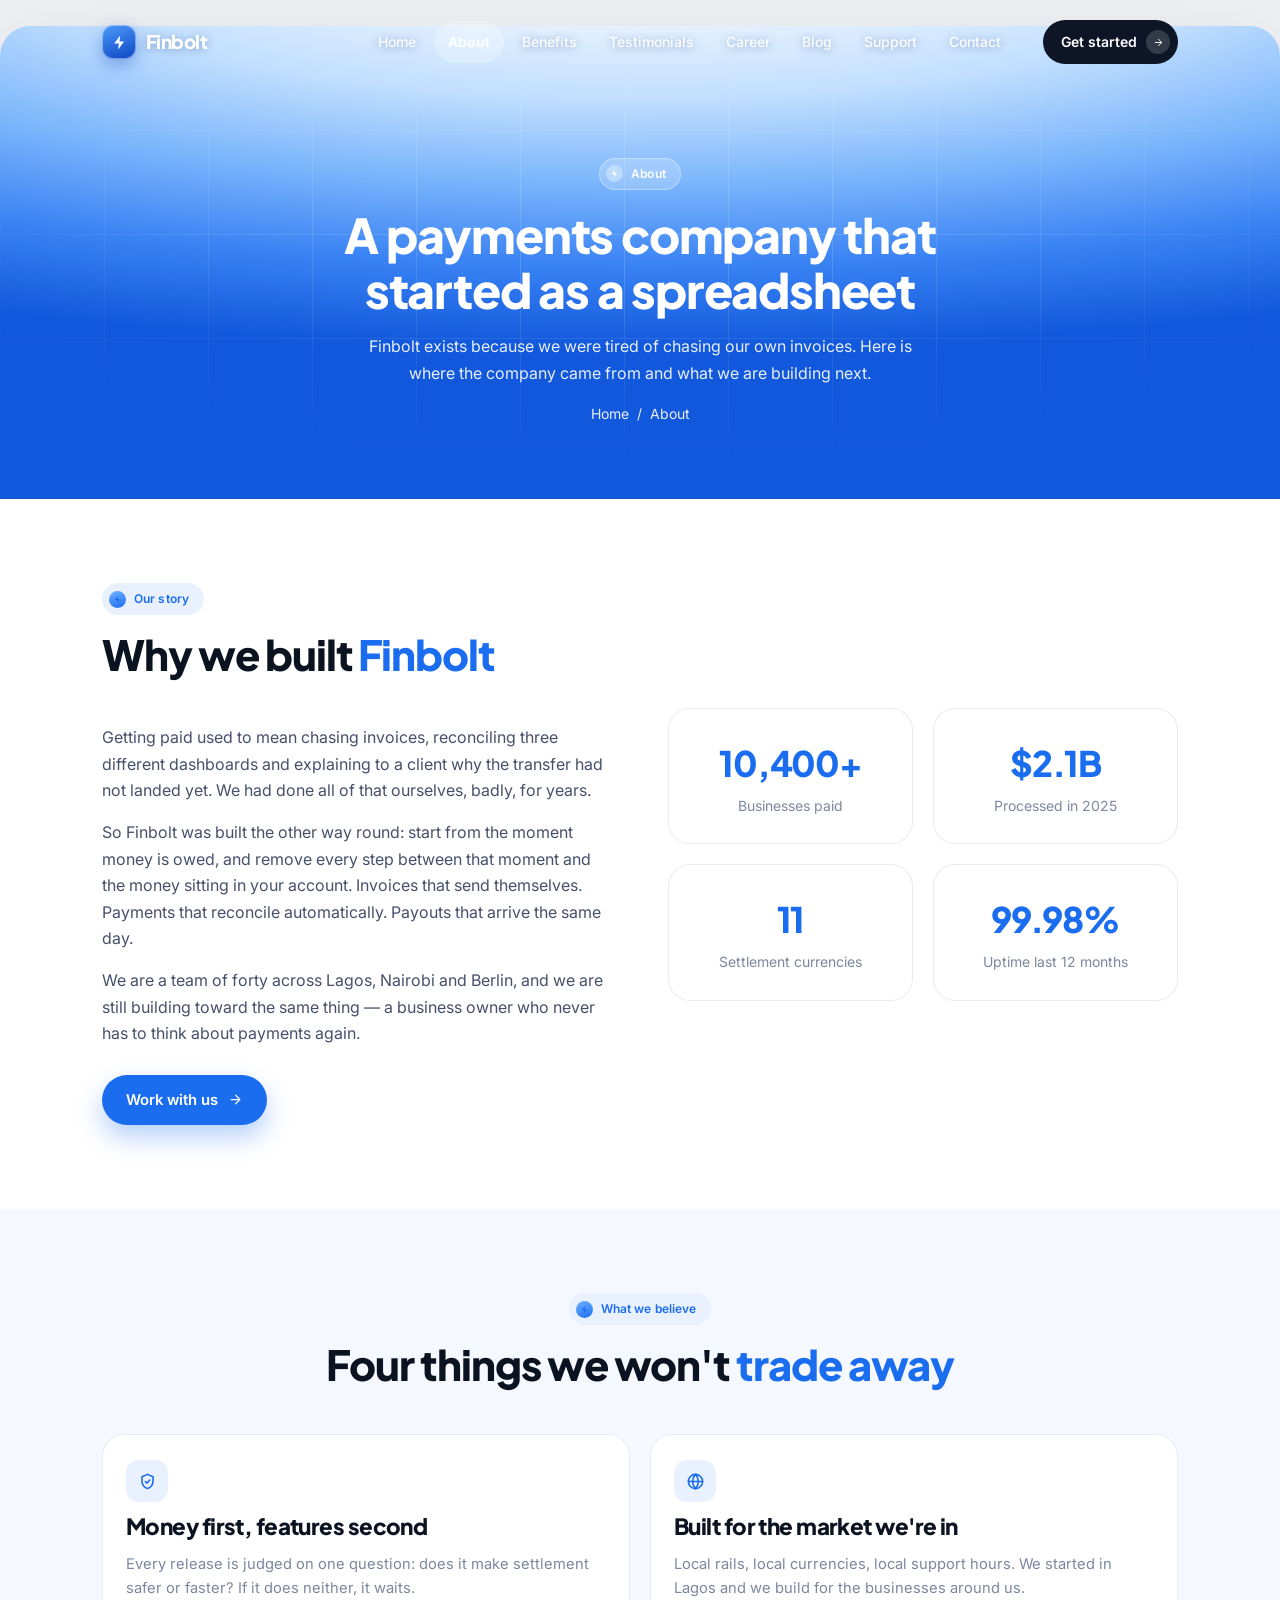
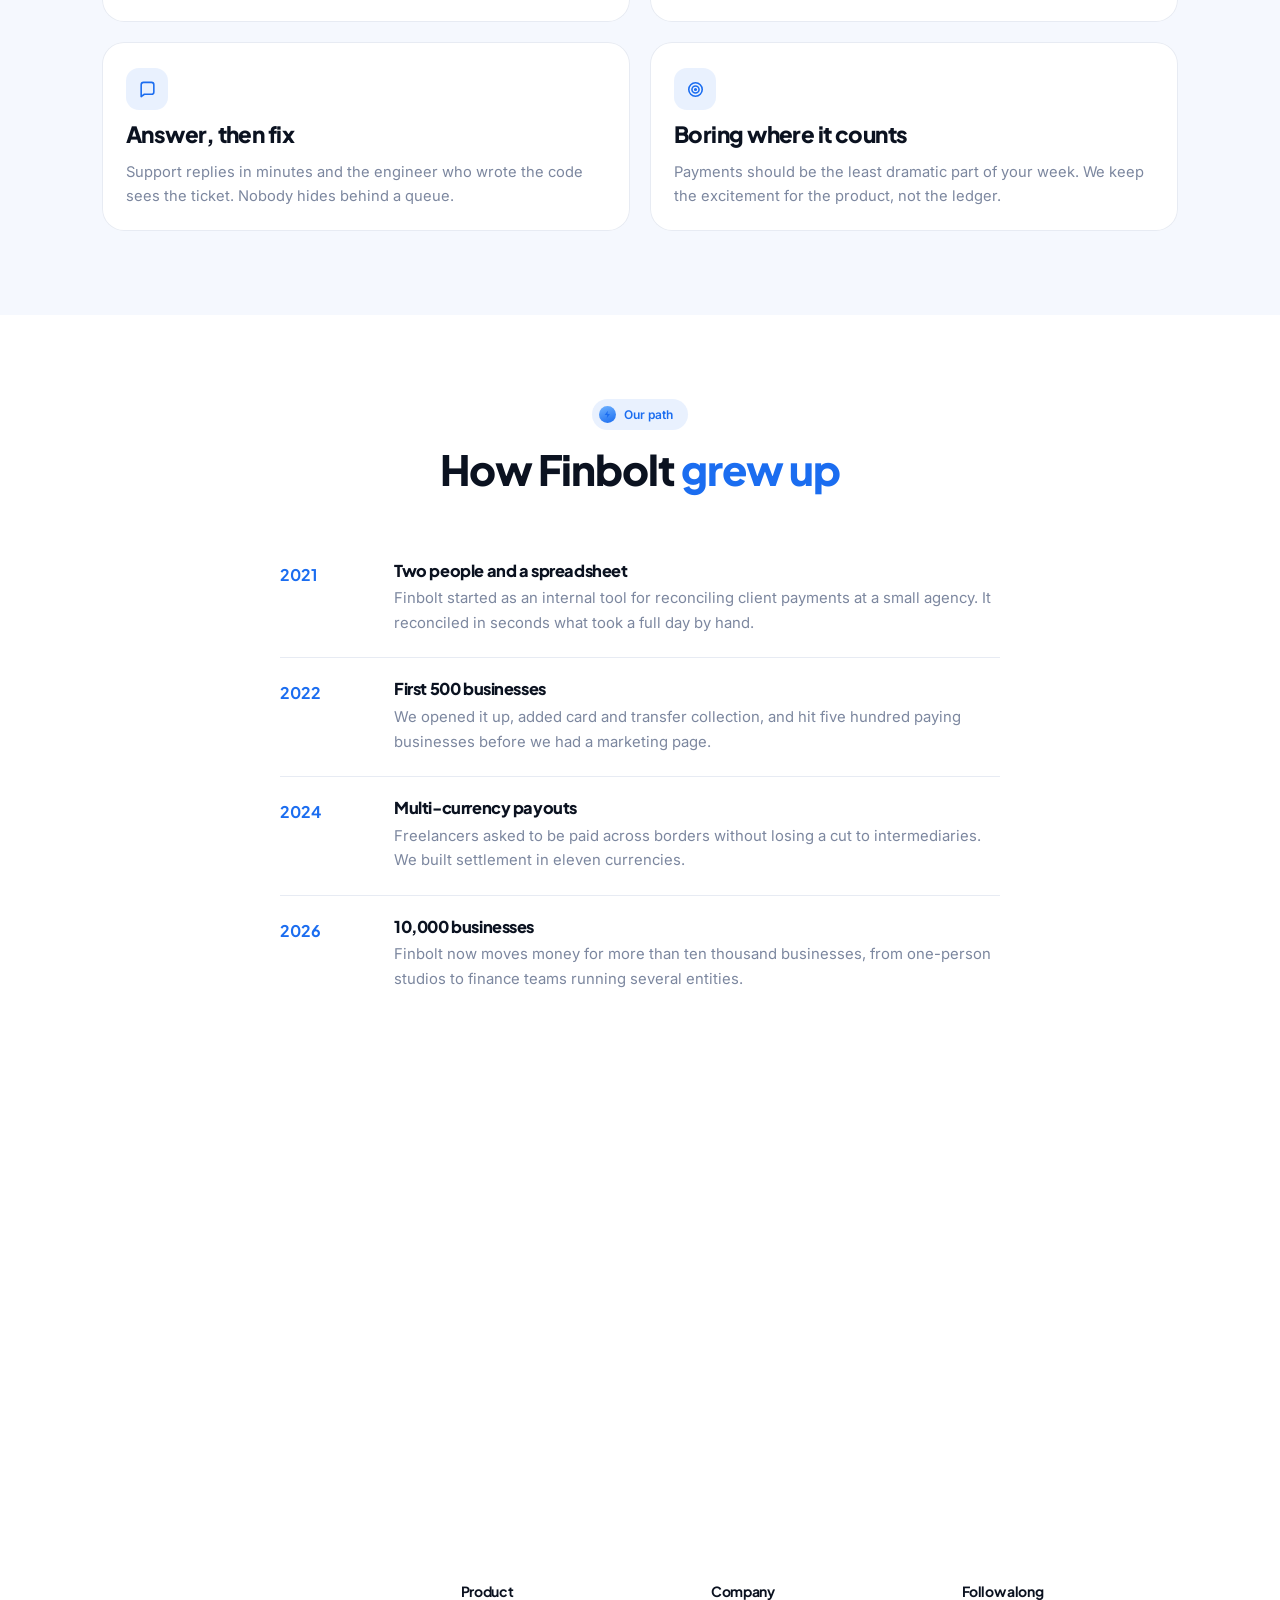
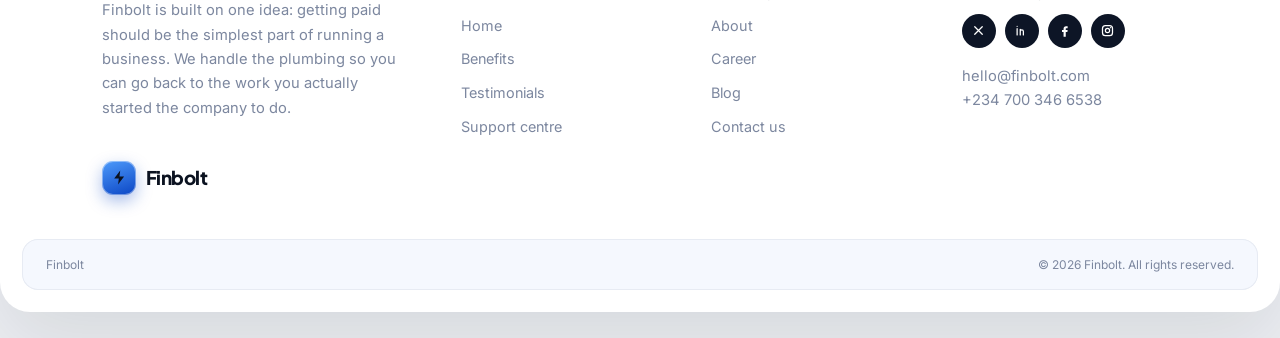
==== about.html @ d4e75e0c "Finbolt marketing site: 8 pages on a shared design system Static marketing site for Finbolt: index, " ====
<!doctype html>
<html lang="en">
<head>
<meta charset="utf-8">
<meta name="viewport" content="width=device-width, initial-scale=1">
<title>About Finbolt — a payments company that started as a spreadsheet</title>
<meta name="description" content="Where Finbolt came from, what we believe, and how we grew to serve more than 10,000 businesses.">
<link rel="icon" href="data:image/svg+xml,<svg xmlns='http://www.w3.org/2000/svg' viewBox='0 0 24 24'><text y='19' font-size='20'>&#9889;</text></svg>">
<link rel="preconnect" href="https://fonts.googleapis.com">
<link rel="preconnect" href="https://fonts.gstatic.com" crossorigin>
<link href="https://fonts.googleapis.com/css2?family=Plus+Jakarta+Sans:wght@600;700;800&family=Inter:wght@400;500;600;700&display=swap" rel="stylesheet">
<link rel="stylesheet" href="assets/css/style.css">
</head>
<body>
<div class="frame">
  <header class="header">
    <div class="wrap header__inner">
      <a class="brand" href="index.html"><span class="brand__mark"><svg xmlns="http://www.w3.org/2000/svg" viewBox="0 0 24 24" fill="currentColor" aria-hidden="true"><path d="M13 2 4.5 13.5H11l-1 8.5 8.5-11.5H12l1-8.5Z"/></svg></span>Finbolt</a>
      <nav class="nav" aria-label="Primary">
        <a href="index.html">Home</a>
        <a href="about.html" aria-current="page">About</a>
        <a href="benefits.html">Benefits</a>
        <a href="testimonials.html">Testimonials</a>
        <a href="career.html">Career</a>
        <a href="blog.html">Blog</a>
        <a href="support.html">Support</a>
        <a href="contact.html">Contact</a>
      </nav>
      <a class="header__cta" href="contact.html">Get started<span class="dot"><svg xmlns="http://www.w3.org/2000/svg" viewBox="0 0 24 24" fill="none" stroke="currentColor" stroke-width="2" stroke-linecap="round" stroke-linejoin="round" aria-hidden="true"><path d="M5 12h13"/><path d="m12 5 7 7-7 7"/></svg></span></a>
      <button class="burger" data-drawer-open aria-label="Open menu">
        <span class="burger__bars"><i></i><i></i><i></i></span>Menu
      </button>
    </div>
  </header>

  <div class="drawer" data-drawer data-open="false" role="dialog" aria-modal="true" aria-label="Menu">
    <div class="drawer__panel">
      <div class="drawer__head">
        <a class="brand" href="index.html"><span class="brand__mark"><svg xmlns="http://www.w3.org/2000/svg" viewBox="0 0 24 24" fill="currentColor" aria-hidden="true"><path d="M13 2 4.5 13.5H11l-1 8.5 8.5-11.5H12l1-8.5Z"/></svg></span>Finbolt</a>
        <button class="drawer__close" data-drawer-close aria-label="Close menu">&times;</button>
      </div>
      <nav aria-label="Mobile">
        <a href="index.html">Home</a>
        <a href="about.html" aria-current="page">About</a>
        <a href="benefits.html">Benefits</a>
        <a href="testimonials.html">Testimonials</a>
        <a href="career.html">Career</a>
        <a href="blog.html">Blog</a>
        <a href="support.html">Support</a>
        <a href="contact.html">Contact</a>
      </nav>
      <a class="btn btn--primary" href="contact.html">Get started<svg xmlns="http://www.w3.org/2000/svg" viewBox="0 0 24 24" fill="none" stroke="currentColor" stroke-width="2" stroke-linecap="round" stroke-linejoin="round" aria-hidden="true"><path d="M5 12h13"/><path d="m12 5 7 7-7 7"/></svg></a>
    </div>
  </div>

  <section class="band pagehead">
    <div class="wrap">
      <span class="eyebrow eyebrow--onblue"><i><svg xmlns="http://www.w3.org/2000/svg" viewBox="0 0 24 24" fill="currentColor" aria-hidden="true"><path d="M13 2 4.5 13.5H11l-1 8.5 8.5-11.5H12l1-8.5Z"/></svg></i>About</span>
      <h1 style="margin-top:18px">A payments company that started as a spreadsheet</h1>
      <p>Finbolt exists because we were tired of chasing our own invoices. Here is where the company came from and what we are building next.</p>
      <p class="crumbs"><a href="index.html">Home</a> <span>/</span> <span>About</span></p>
    </div>
  </section>

  <section class="section">
    <div class="wrap split">
      <div>
    <div class="sechead sechead--left reveal">
      <span class="eyebrow"><i><svg xmlns="http://www.w3.org/2000/svg" viewBox="0 0 24 24" fill="currentColor" aria-hidden="true"><path d="M13 2 4.5 13.5H11l-1 8.5 8.5-11.5H12l1-8.5Z"/></svg></i>Our story</span>
      <h2>Why we built <em>Finbolt</em></h2>
      
    </div>

        <p>Getting paid used to mean chasing invoices, reconciling three different
          dashboards and explaining to a client why the transfer had not landed yet.
          We had done all of that ourselves, badly, for years.</p>
        <p>So Finbolt was built the other way round: start from the moment money is
          owed, and remove every step between that moment and the money sitting in
          your account. Invoices that send themselves. Payments that reconcile
          automatically. Payouts that arrive the same day.</p>
        <p>We are a team of forty across Lagos, Nairobi and Berlin, and we are still
          building toward the same thing — a business owner who never has to think
          about payments again.</p>
        <a class="btn btn--primary" href="career.html" style="margin-top:12px">Work with us<svg xmlns="http://www.w3.org/2000/svg" viewBox="0 0 24 24" fill="none" stroke="currentColor" stroke-width="2" stroke-linecap="round" stroke-linejoin="round" aria-hidden="true"><path d="M5 12h13"/><path d="m12 5 7 7-7 7"/></svg></a>
      </div>
      <div class="reveal">
        <div class="stats" style="grid-template-columns:1fr 1fr">
          <div class="stat"><b>10,400+</b><span>Businesses paid</span></div>
          <div class="stat"><b>$2.1B</b><span>Processed in 2025</span></div>
          <div class="stat"><b>11</b><span>Settlement currencies</span></div>
          <div class="stat"><b>99.98%</b><span>Uptime last 12 months</span></div>
        </div>
      </div>
    </div>
  </section>

  <section class="section section--wash">
    <div class="wrap">
    <div class="sechead reveal">
      <span class="eyebrow"><i><svg xmlns="http://www.w3.org/2000/svg" viewBox="0 0 24 24" fill="currentColor" aria-hidden="true"><path d="M13 2 4.5 13.5H11l-1 8.5 8.5-11.5H12l1-8.5Z"/></svg></i>What we believe</span>
      <h2>Four things we won't <em>trade away</em></h2>
      
    </div>

      <div class="grid grid--2">
      <article class="fcard reveal">
        <span class="fcard__icon"><svg xmlns="http://www.w3.org/2000/svg" viewBox="0 0 24 24" fill="none" stroke="currentColor" stroke-width="2" stroke-linecap="round" stroke-linejoin="round" aria-hidden="true"><path d="M12 3 5 6v5.5c0 4.5 3 8 7 9.5 4-1.5 7-5 7-9.5V6l-7-3Z"/><path d="m9.2 12 2 2 3.6-3.8"/></svg></span>
        <h3>Money first, features second</h3>
        <p>Every release is judged on one question: does it make settlement safer or faster? If it does neither, it waits.</p>
      </article>
      <article class="fcard reveal">
        <span class="fcard__icon"><svg xmlns="http://www.w3.org/2000/svg" viewBox="0 0 24 24" fill="none" stroke="currentColor" stroke-width="2" stroke-linecap="round" stroke-linejoin="round" aria-hidden="true"><circle cx="12" cy="12" r="9"/><path d="M3 12h18"/><path d="M12 3c2.4 2.6 3.6 5.6 3.6 9s-1.2 6.4-3.6 9c-2.4-2.6-3.6-5.6-3.6-9S9.6 5.6 12 3Z"/></svg></span>
        <h3>Built for the market we're in</h3>
        <p>Local rails, local currencies, local support hours. We started in Lagos and we build for the businesses around us.</p>
      </article>
      <article class="fcard reveal">
        <span class="fcard__icon"><svg xmlns="http://www.w3.org/2000/svg" viewBox="0 0 24 24" fill="none" stroke="currentColor" stroke-width="2" stroke-linecap="round" stroke-linejoin="round" aria-hidden="true"><path d="M20 15a3 3 0 0 1-3 3H8l-4 3V6a3 3 0 0 1 3-3h10a3 3 0 0 1 3 3v9Z"/></svg></span>
        <h3>Answer, then fix</h3>
        <p>Support replies in minutes and the engineer who wrote the code sees the ticket. Nobody hides behind a queue.</p>
      </article>
      <article class="fcard reveal">
        <span class="fcard__icon"><svg xmlns="http://www.w3.org/2000/svg" viewBox="0 0 24 24" fill="none" stroke="currentColor" stroke-width="2" stroke-linecap="round" stroke-linejoin="round" aria-hidden="true"><circle cx="12" cy="12" r="8.5"/><circle cx="12" cy="12" r="4.5"/><circle cx="12" cy="12" r="1"/></svg></span>
        <h3>Boring where it counts</h3>
        <p>Payments should be the least dramatic part of your week. We keep the excitement for the product, not the ledger.</p>
      </article>
      </div>
    </div>
  </section>

  <section class="section">
    <div class="wrap">
    <div class="sechead reveal">
      <span class="eyebrow"><i><svg xmlns="http://www.w3.org/2000/svg" viewBox="0 0 24 24" fill="currentColor" aria-hidden="true"><path d="M13 2 4.5 13.5H11l-1 8.5 8.5-11.5H12l1-8.5Z"/></svg></i>Our path</span>
      <h2>How Finbolt <em>grew up</em></h2>
      
    </div>

      <div class="timeline reveal">
        <div class="tl">
          <b>2021</b>
          <div><h3>Two people and a spreadsheet</h3><p>Finbolt started as an internal tool for reconciling client payments at a small agency. It reconciled in seconds what took a full day by hand.</p></div>
        </div>
        <div class="tl">
          <b>2022</b>
          <div><h3>First 500 businesses</h3><p>We opened it up, added card and transfer collection, and hit five hundred paying businesses before we had a marketing page.</p></div>
        </div>
        <div class="tl">
          <b>2024</b>
          <div><h3>Multi-currency payouts</h3><p>Freelancers asked to be paid across borders without losing a cut to intermediaries. We built settlement in eleven currencies.</p></div>
        </div>
        <div class="tl">
          <b>2026</b>
          <div><h3>10,000 businesses</h3><p>Finbolt now moves money for more than ten thousand businesses, from one-person studios to finance teams running several entities.</p></div>
        </div>
      </div>
    </div>
  </section>

  <section class="band cta">
    <div class="wrap cta__inner">
      <span class="eyebrow eyebrow--onblue"><i><svg xmlns="http://www.w3.org/2000/svg" viewBox="0 0 24 24" fill="currentColor" aria-hidden="true"><path d="M13 2 4.5 13.5H11l-1 8.5 8.5-11.5H12l1-8.5Z"/></svg></i>Finbolt payments, faster</span>
      <h2 style="margin-top:18px">Come build the boring, brilliant parts of money</h2>
      
      <form class="capture" data-capture>
        <label class="sr-only" for="cta-email">Email address</label>
        <input id="cta-email" type="email" placeholder="Your email address" required>
        <button class="btn btn--dark" type="submit">Get started<span class="dot"><svg xmlns="http://www.w3.org/2000/svg" viewBox="0 0 24 24" fill="none" stroke="currentColor" stroke-width="2" stroke-linecap="round" stroke-linejoin="round" aria-hidden="true"><path d="M5 12h13"/><path d="m12 5 7 7-7 7"/></svg></span></button>
      </form>
      <p class="capture__note">No card needed. Your first 30 days are free.</p>
    </div>
  </section>


  <footer class="footer">
    <div class="wrap footer__grid">
      <div>
        <p class="footer__blurb">Finbolt is built on one idea: getting paid should be the
          simplest part of running a business. We handle the plumbing so you can go
          back to the work you actually started the company to do.</p>
        <a class="brand" href="index.html"><span class="brand__mark"><svg xmlns="http://www.w3.org/2000/svg" viewBox="0 0 24 24" fill="currentColor" aria-hidden="true"><path d="M13 2 4.5 13.5H11l-1 8.5 8.5-11.5H12l1-8.5Z"/></svg></span>Finbolt</a>
      </div>
      <div>
        <h4>Product</h4>
        <div class="footer__links">
          <a href="index.html">Home</a>
          <a href="benefits.html">Benefits</a>
          <a href="testimonials.html">Testimonials</a>
          <a href="support.html">Support centre</a>
        </div>
      </div>
      <div>
        <h4>Company</h4>
        <div class="footer__links">
          <a href="about.html">About</a>
          <a href="career.html">Career</a>
          <a href="blog.html">Blog</a>
          <a href="contact.html">Contact us</a>
        </div>
      </div>
      <div>
        <h4>Follow along</h4>
        <div class="social">
          <a href="#" aria-label="Finbolt on X"><svg xmlns="http://www.w3.org/2000/svg" viewBox="0 0 24 24" fill="none" stroke="currentColor" stroke-width="2" stroke-linecap="round" stroke-linejoin="round" aria-hidden="true"><path d="M6 6l12 12M18 6 6 18"/></svg></a>
          <a href="#" aria-label="Finbolt on LinkedIn"><svg xmlns="http://www.w3.org/2000/svg" viewBox="0 0 24 24" fill="none" stroke="currentColor" stroke-width="2" stroke-linecap="round" stroke-linejoin="round" aria-hidden="true"><path d="M5 9v10M5 5.2v.1M10 19v-5.5a2.5 2.5 0 0 1 5 0V19M10 19v-9"/></svg></a>
          <a href="#" aria-label="Finbolt on Facebook"><svg xmlns="http://www.w3.org/2000/svg" viewBox="0 0 24 24" fill="currentColor" aria-hidden="true"><path d="M14.5 8.5H17V5h-2.5A4 4 0 0 0 10.5 9v2H8v3.5h2.5V22H14v-7.5h2.6l.4-3.5H14V9.5a1 1 0 0 1 .5-1Z"/></svg></a>
          <a href="#" aria-label="Finbolt on Instagram"><svg xmlns="http://www.w3.org/2000/svg" viewBox="0 0 24 24" fill="none" stroke="currentColor" stroke-width="2" stroke-linecap="round" stroke-linejoin="round" aria-hidden="true"><rect x="4" y="4" width="16" height="16" rx="4.6"/><circle cx="12" cy="12" r="3.4"/><path d="M16.8 7.3v.1"/></svg></a>
        </div>
        <p class="footer__blurb" style="margin-top:16px">hello@finbolt.com<br>+234 700 346 6538</p>
      </div>
    </div>
    <div class="footer__bar">
      <span>Finbolt</span>
      <span>&copy; <span data-year>2026</span> Finbolt. All rights reserved.</span>
    </div>
  </footer>

</div>
<script src="assets/js/main.js"></script>
</body>
</html>
---- assets/css/style.css ----
/* ==========================================================================
   Finbolt — shared design system
   Every page loads this one file, so type, colour and spacing stay identical.
   ========================================================================== */

/* --- Tokens --------------------------------------------------------------- */
:root {
  /* Colour */
  --blue-deep:   #0B45C4;
  --blue:        #1B6DF0;
  --blue-mid:    #3D8BFA;
  --blue-bright: #6FB2FF;
  --blue-pale:   #CBE2FF;
  --blue-tint:   #E9F1FE;
  --blue-wash:   #F5F8FE;

  --ink:      #0B1220;
  --ink-soft: #46506B;
  --muted:    #7C879F;

  --line:     #E7EBF3;
  --line-soft:#F0F3F9;
  --surface:  #FFFFFF;
  --page:     #EDEFF3;

  --green:    #16A46A;
  --green-bg: #E4F7ED;
  --rose-bg:  #FDEAEA;
  --rose:     #D9455A;

  /* Type */
  --font-display: "Plus Jakarta Sans", "Segoe UI", system-ui, sans-serif;
  --font-body:    "Inter", "Segoe UI", system-ui, sans-serif;

  --fs-hero:  clamp(2.05rem, 5.4vw, 3.45rem);
  --fs-h2:    clamp(1.7rem, 3.9vw, 2.6rem);
  --fs-h3:    clamp(1.15rem, 2vw, 1.4rem);
  --fs-body:  1rem;
  --fs-small: 0.875rem;
  --fs-tiny:  0.75rem;

  /* Shape */
  --r-sm: 10px;
  --r-md: 16px;
  --r-lg: 22px;
  --r-xl: 30px;
  --r-pill: 999px;

  --shadow-sm: 0 2px 10px rgba(11, 18, 32, .05);
  --shadow-md: 0 12px 34px rgba(11, 18, 32, .09);
  --shadow-lg: 0 28px 70px rgba(11, 45, 110, .18);

  --wrap: 1120px;
  --gutter: 22px;
}

/* --- Reset ---------------------------------------------------------------- */
*, *::before, *::after { box-sizing: border-box; }

html { scroll-behavior: smooth; -webkit-text-size-adjust: 100%; }

body {
  margin: 0;
  background: var(--page);
  color: var(--ink-soft);
  font-family: var(--font-body);
  font-size: var(--fs-body);
  line-height: 1.65;
  -webkit-font-smoothing: antialiased;
}

img, svg { display: block; max-width: 100%; }
a { color: inherit; text-decoration: none; }
button { font: inherit; cursor: pointer; }
ul { margin: 0; padding: 0; list-style: none; }

h1, h2, h3, h4 {
  font-family: var(--font-display);
  color: var(--ink);
  line-height: 1.14;
  letter-spacing: -0.025em;
  margin: 0;
  font-weight: 800;
}

:focus-visible {
  outline: 3px solid var(--blue);
  outline-offset: 3px;
  border-radius: 6px;
}

.sr-only {
  position: absolute; width: 1px; height: 1px;
  padding: 0; margin: -1px; overflow: hidden;
  clip: rect(0 0 0 0); white-space: nowrap; border: 0;
}

/* --- Page frame ----------------------------------------------------------- */
.frame {
  max-width: 1280px;
  margin: 26px auto;
  background: var(--surface);
  border-radius: var(--r-xl);
  overflow: hidden;
  box-shadow: 0 30px 80px rgba(11, 18, 32, .10);
}

.wrap {
  width: 100%;
  max-width: var(--wrap);
  margin-inline: auto;
  padding-inline: var(--gutter);
}

.section { padding: 84px 0; }
.section--tight { padding: 56px 0; }
.section--wash { background: var(--blue-wash); }

/* --- Header --------------------------------------------------------------- */
.header {
  position: absolute;
  inset: 0 0 auto 0;
  z-index: 40;
  padding: 20px 0;
}
.header__inner {
  display: flex;
  align-items: center;
  gap: 18px;
}

.brand {
  display: inline-flex;
  align-items: center;
  gap: 10px;
  font-family: var(--font-display);
  font-weight: 800;
  font-size: 1.18rem;
  letter-spacing: -0.03em;
  color: #fff;
}
.brand__mark {
  width: 34px; height: 34px;
  display: grid; place-items: center;
  border-radius: 11px;
  background: linear-gradient(160deg, #4E9BFB, var(--blue-deep));
  box-shadow: inset 0 0 0 1px rgba(255,255,255,.4), 0 6px 16px rgba(11,69,196,.35);
  flex: none;
}
.brand__mark svg { width: 17px; height: 17px; }
.header .brand { text-shadow: 0 1px 8px rgba(11, 45, 110, .35); }

.nav {
  margin-left: auto;
  display: flex;
  align-items: center;
  gap: 4px;
}
.nav a {
  padding: 9px 14px;
  border-radius: var(--r-pill);
  font-size: var(--fs-small);
  font-weight: 500;
  color: rgba(255,255,255,.95);
  text-shadow: 0 1px 8px rgba(11, 45, 110, .38);
  transition: background .18s ease, color .18s ease;
  white-space: nowrap;
}
.nav a:hover { background: rgba(255,255,255,.18); color: #fff; }
.nav a[aria-current="page"] {
  background: rgba(255,255,255,.26);
  text-shadow: none;
  color: #fff;
  font-weight: 600;
}

.header__cta {
  display: inline-flex;
  align-items: center;
  gap: 9px;
  margin-left: 10px;
  padding: 10px 8px 10px 18px;
  border-radius: var(--r-pill);
  background: #0D1526;
  color: #fff;
  font-size: var(--fs-small);
  font-weight: 600;
  border: 0;
  transition: transform .18s ease, box-shadow .18s ease;
}
.header__cta:hover { transform: translateY(-1px); box-shadow: 0 10px 24px rgba(13,21,38,.3); }
.header__cta span.dot {
  width: 24px; height: 24px;
  display: grid; place-items: center;
  border-radius: 50%;
  background: rgba(255,255,255,.16);
}
.header__cta svg { width: 11px; height: 11px; }

.burger {
  display: none;
  margin-left: auto;
  align-items: center;
  gap: 9px;
  padding: 9px 16px;
  border: 0;
  border-radius: var(--r-pill);
  background: #0D1526;
  color: #fff;
  font-size: var(--fs-small);
  font-weight: 600;
}
.burger__bars { display: grid; gap: 3px; }
.burger__bars i { display: block; width: 13px; height: 1.8px; background: #fff; border-radius: 2px; }

/* Solid header variant for inner pages sits on the same blue band, so no change
   is needed — the band is always blue behind the header. */

/* --- Mobile drawer -------------------------------------------------------- */
.drawer {
  position: fixed;
  inset: 0;
  z-index: 60;
  background: rgba(9, 20, 44, .55);
  backdrop-filter: blur(4px);
  opacity: 0;
  visibility: hidden;
  transition: opacity .22s ease, visibility .22s ease;
}
.drawer[data-open="true"] { opacity: 1; visibility: visible; }
.drawer__panel {
  position: absolute;
  top: 14px; right: 14px; left: 14px;
  background: #fff;
  border-radius: var(--r-lg);
  padding: 18px;
  transform: translateY(-14px);
  transition: transform .24s ease;
}
.drawer[data-open="true"] .drawer__panel { transform: none; }
.drawer__head { display: flex; align-items: center; justify-content: space-between; margin-bottom: 12px; }
.drawer__head .brand { color: var(--ink); }
.drawer__close {
  width: 34px; height: 34px; border: 1px solid var(--line);
  background: #fff; border-radius: 50%; color: var(--ink);
  display: grid; place-items: center; font-size: 1rem;
}
.drawer nav { display: grid; }
.drawer nav a {
  padding: 12px 6px;
  border-bottom: 1px solid var(--line-soft);
  font-weight: 600;
  color: var(--ink);
  font-size: .97rem;
}
.drawer nav a[aria-current="page"] { color: var(--blue); }
.drawer .btn { width: 100%; justify-content: center; margin-top: 16px; }

/* --- Blue band (hero + CTA) ---------------------------------------------- */
.band {
  position: relative;
  isolation: isolate;
  overflow: hidden;
  background:
    radial-gradient(125% 88% at 50% -20%,
      #FFFFFF 0%, #EDF5FF 18%, #C2DFFE 40%,
      #7CB6FC 60%, #3A83F4 80%, #1258DC 100%);
  color: #fff;
}
/* light rays */
.band::before {
  content: "";
  position: absolute;
  inset: -20% -30% auto -30%;
  height: 150%;
  background:
    linear-gradient(102deg, rgba(255,255,255,.30) 0 6%, transparent 6% 15%),
    linear-gradient(84deg,  rgba(255,255,255,.22) 0 4%, transparent 4% 20%),
    linear-gradient(70deg,  rgba(255,255,255,.16) 0 9%, transparent 9% 26%);
  mix-blend-mode: soft-light;
  z-index: -1;
}
/* faint grid */
.band::after {
  content: "";
  position: absolute;
  inset: 0;
  background-image:
    linear-gradient(rgba(255,255,255,.14) 1px, transparent 1px),
    linear-gradient(90deg, rgba(255,255,255,.14) 1px, transparent 1px);
  background-size: 104px 104px;
  mask-image: radial-gradient(80% 70% at 50% 40%, #000 20%, transparent 78%);
  z-index: -1;
}

.band h1, .band h2 { color: #fff; }

.hero { padding: 128px 0 0; text-align: center; }
.hero h1 { font-size: var(--fs-hero); max-width: 22ch; margin-inline: auto; }
.hero h1 .inline-mark {
  display: inline-grid; place-items: center;
  width: .95em; height: .95em;
  border-radius: 50%;
  background: rgba(255,255,255,.22);
  box-shadow: inset 0 0 0 1px rgba(255,255,255,.5);
  vertical-align: -.12em;
  margin-right: .12em;
}
.hero h1 .inline-mark svg { width: 45%; height: 45%; }
.hero__sub {
  max-width: 52ch;
  margin: 18px auto 0;
  color: rgba(255,255,255,.9);
  font-size: 1rem;
}

/* page banner used on every inner page */
.pagehead { padding: 132px 0 74px; text-align: center; }
.pagehead h1 { font-size: clamp(1.9rem, 4.6vw, 3rem); max-width: 18ch; margin-inline: auto; }
.pagehead p {
  max-width: 56ch; margin: 16px auto 0;
  color: rgba(255,255,255,.9);
}
.crumbs {
  display: flex; justify-content: center; gap: 8px;
  font-size: var(--fs-small); color: rgba(255,255,255,.78);
  margin-top: 20px;
}
.crumbs a:hover { color: #fff; text-decoration: underline; }

/* --- Eyebrow pill --------------------------------------------------------- */
.eyebrow {
  display: inline-flex;
  align-items: center;
  gap: 8px;
  padding: 6px 15px 6px 7px;
  border-radius: var(--r-pill);
  background: var(--blue-tint);
  color: var(--blue);
  font-size: var(--fs-tiny);
  font-weight: 600;
  letter-spacing: .01em;
}
.eyebrow i {
  width: 17px; height: 17px; border-radius: 50%;
  background: linear-gradient(160deg, #6FB2FF, var(--blue));
  display: grid; place-items: center; flex: none;
}
.eyebrow i svg { width: 9px; height: 9px; }
.eyebrow--onblue {
  background: rgba(255,255,255,.2);
  color: #fff;
  box-shadow: inset 0 0 0 1px rgba(255,255,255,.3);
}
.eyebrow--onblue i { background: rgba(255,255,255,.35); }

/* --- Section heading ------------------------------------------------------ */
.sechead { text-align: center; max-width: 700px; margin: 0 auto 46px; }
.sechead h2 { font-size: var(--fs-h2); margin-top: 16px; }
.sechead h2 em { font-style: normal; color: var(--blue); }
.sechead p { margin: 14px auto 0; max-width: 58ch; color: var(--muted); font-size: .95rem; }
.sechead--left { text-align: left; margin-inline: 0; }
.sechead--left p { margin-inline: 0; }

/* --- Buttons -------------------------------------------------------------- */
.btn {
  display: inline-flex;
  align-items: center;
  gap: 10px;
  padding: 13px 24px;
  border: 0;
  border-radius: var(--r-pill);
  font-family: var(--font-body);
  font-size: .93rem;
  font-weight: 600;
  white-space: nowrap;
  transition: transform .18s ease, box-shadow .18s ease, background .18s ease;
}
.btn svg { width: 15px; height: 15px; flex: none; }
.btn:hover { transform: translateY(-2px); }
.btn--primary { background: var(--blue); color: #fff; box-shadow: 0 12px 26px rgba(27,109,240,.32); }
.btn--primary:hover { background: #1560DC; }
.btn--dark { background: #0D1526; color: #fff; padding: 9px 9px 9px 20px; }
.btn--dark .dot { width: 26px; height: 26px; border-radius: 50%; background: rgba(255,255,255,.16); display: grid; place-items: center; }
.btn--dark .dot svg { width: 11px; height: 11px; }
.btn--ghost { background: #fff; color: var(--ink); box-shadow: inset 0 0 0 1px var(--line); }
.btn--ghost:hover { box-shadow: inset 0 0 0 1px var(--blue-pale); }
.btn--onblue { background: rgba(255,255,255,.16); color: #fff; box-shadow: inset 0 0 0 1px rgba(255,255,255,.34); }

/* --- Email capture -------------------------------------------------------- */
.capture {
  display: flex;
  align-items: center;
  gap: 8px;
  width: min(430px, 100%);
  margin: 26px auto 0;
  padding: 7px 7px 7px 20px;
  background: rgba(255,255,255,.2);
  box-shadow: inset 0 0 0 1px rgba(255,255,255,.4);
  border-radius: var(--r-pill);
  backdrop-filter: blur(6px);
}
.capture input {
  flex: 1;
  min-width: 0;
  border: 0;
  background: transparent;
  color: #fff;
  font: inherit;
  font-size: .92rem;
  padding: 6px 0;
}
.capture input::placeholder { color: rgba(255,255,255,.75); }
.capture input:focus { outline: none; }
.capture .btn--dark { flex: none; }
.capture__note { margin: 12px 0 0; font-size: var(--fs-tiny); color: rgba(255,255,255,.75); text-align: center; }

/* --- Mock UI cards (the floating product shots) --------------------------- */
.mock {
  background: rgba(255,255,255,.94);
  border-radius: var(--r-lg);
  box-shadow: var(--shadow-lg), inset 0 0 0 1px rgba(255,255,255,.7);
  padding: 16px;
  text-align: left;
  color: var(--ink);
}
.mock__label { font-size: var(--fs-tiny); color: var(--muted); }
.mock__row { display: flex; align-items: center; gap: 10px; }
.mock__amount { font-family: var(--font-display); font-weight: 800; font-size: 1.5rem; letter-spacing: -.03em; }
.mock__amount sub { font-size: .62rem; color: var(--muted); vertical-align: baseline; font-weight: 600; margin-left: 4px; }

.avatar {
  width: 34px; height: 34px; border-radius: 50%; flex: none;
  display: grid; place-items: center;
  font-family: var(--font-display); font-weight: 700; font-size: .8rem; color: #fff;
  background: linear-gradient(160deg, #6FB2FF, var(--blue-deep));
}
.avatar--sm { width: 26px; height: 26px; font-size: .68rem; }

.pill-tag {
  display: inline-flex; align-items: center; gap: 5px;
  padding: 3px 9px; border-radius: var(--r-pill);
  font-size: var(--fs-tiny); font-weight: 600;
}
.pill-tag--green { background: var(--green-bg); color: var(--green); }
.pill-tag--rose  { background: var(--rose-bg);  color: var(--rose); }

/* hero mock arrangement */
.hero__stage {
  position: relative;
  margin-top: 46px;
  display: grid;
  grid-template-columns: 1fr 1.06fr 1fr;
  align-items: end;
  gap: 16px;
  padding-bottom: 8px;
}
.hero__stage > * { animation: rise .7s cubic-bezier(.2,.7,.3,1) both; }
.hero__stage > *:nth-child(1) { animation-delay: .05s; }
.hero__stage > *:nth-child(2) { animation-delay: .18s; }
.hero__stage > *:nth-child(3) { animation-delay: .11s; }
@keyframes rise { from { opacity: 0; transform: translateY(24px); } }

.stage-col { display: grid; gap: 14px; }
.stage-col--center { transform: translateY(-26px); }

.metric { display: flex; align-items: center; justify-content: space-between; }
.metric__value { font-family: var(--font-display); font-weight: 800; font-size: 1.05rem; }

.plan__price { font-family: var(--font-display); font-weight: 800; font-size: 1.5rem; }
.plan__feat { display: flex; gap: 8px; flex-wrap: wrap; margin-top: 12px; }
.plan__feat span {
  display: inline-flex; align-items: center; gap: 6px;
  font-size: var(--fs-tiny); color: var(--ink-soft);
  background: var(--blue-wash); border-radius: var(--r-pill); padding: 5px 10px;
}

.cardface {
  margin-top: 14px;
  border-radius: var(--r-md);
  padding: 14px;
  background: linear-gradient(140deg, #E9F1FE, #CFE2FF);
  color: var(--ink);
}
.cardface__chip {
  width: 32px; height: 24px; border-radius: 5px;
  background: linear-gradient(150deg, #F6C86A, #D9A03C);
  box-shadow: inset 0 0 0 1px rgba(0,0,0,.06);
}
.cardface__num {
  font-family: var(--font-display); font-weight: 700;
  letter-spacing: .06em; font-size: .95rem; margin-top: 18px;
}
.cardface__meta { display: flex; justify-content: space-between; font-size: var(--fs-tiny); color: var(--ink-soft); margin-top: 6px; }

/* --- Logo strip ----------------------------------------------------------- */
.trusted { text-align: center; padding: 66px 0 10px; }
.trusted h2 { font-size: clamp(1.35rem, 3vw, 2rem); }
.trusted h2 em { font-style: normal; color: var(--blue); }

.marquee {
  position: relative;
  overflow: hidden;
  padding: 30px 0 66px;
  mask-image: linear-gradient(90deg, transparent, #000 9%, #000 91%, transparent);
}
.marquee__track {
  display: flex;
  gap: 14px;
  width: max-content;
  animation: slide 34s linear infinite;
}
@keyframes slide { to { transform: translateX(-50%); } }
.marquee:hover .marquee__track { animation-play-state: paused; }
.logo-chip {
  display: inline-flex; align-items: center; gap: 9px;
  padding: 13px 24px;
  border-radius: var(--r-pill);
  background: #fff;
  box-shadow: inset 0 0 0 1px var(--line), var(--shadow-sm);
  font-family: var(--font-display);
  font-weight: 700;
  color: var(--ink);
  font-size: .95rem;
  white-space: nowrap;
}
.logo-chip svg { width: 17px; height: 17px; color: var(--blue); }

/* --- Tabs ----------------------------------------------------------------- */
.tabs {
  display: flex;
  justify-content: center;
  gap: 6px;
  flex-wrap: wrap;
  margin-bottom: 34px;
}
.tab {
  display: inline-flex; align-items: center; gap: 8px;
  padding: 8px 16px 8px 8px;
  border: 0;
  border-radius: var(--r-pill);
  background: #fff;
  box-shadow: inset 0 0 0 1px var(--line);
  color: var(--ink-soft);
  font-size: var(--fs-small);
  font-weight: 600;
  transition: all .18s ease;
}
.tab i {
  width: 22px; height: 22px; border-radius: 50%;
  background: var(--blue-tint); color: var(--blue);
  display: grid; place-items: center;
}
.tab i svg { width: 11px; height: 11px; }
.tab[aria-selected="true"] {
  background: var(--blue); color: #fff;
  box-shadow: 0 10px 22px rgba(27,109,240,.28);
}
.tab[aria-selected="true"] i { background: rgba(255,255,255,.22); color: #fff; }

/* --- Feature card grid ---------------------------------------------------- */
.grid { display: grid; gap: 20px; }
.grid > * { min-width: 0; }
.grid--3 { grid-template-columns: repeat(3, 1fr); }
.grid--2 { grid-template-columns: repeat(2, 1fr); }
.grid--4 { grid-template-columns: repeat(4, 1fr); }

.fcard {
  position: relative;
  background: #fff;
  border-radius: var(--r-lg);
  box-shadow: inset 0 0 0 1px var(--line);
  padding: 26px 24px 22px;
  display: flex;
  flex-direction: column;
  gap: 12px;
  transition: transform .22s ease, box-shadow .22s ease;
}
.fcard:hover { transform: translateY(-4px); box-shadow: inset 0 0 0 1px var(--blue-pale), var(--shadow-md); }
.fcard__icon {
  width: 42px; height: 42px; border-radius: 13px;
  display: grid; place-items: center;
  background: var(--blue-tint); color: var(--blue);
}
.fcard__icon svg { width: 19px; height: 19px; }
.fcard h3 { font-size: var(--fs-h3); }
.fcard p { margin: 0; font-size: .92rem; color: var(--muted); }
.fcard__foot {
  margin-top: auto;
  padding-top: 18px;
  display: flex; align-items: center; justify-content: space-between; gap: 12px;
  flex-wrap: wrap;
}
.fcard__stat { display: inline-flex; align-items: center; gap: 8px; font-size: var(--fs-tiny); color: var(--muted); }
.fcard__stat b { font-family: var(--font-display); color: var(--ink); font-size: .85rem; }

/* highlighted middle card */
.fcard--live {
  background: linear-gradient(160deg, #64A9FC 0%, #2477F3 52%, #1259DC 100%);
  box-shadow: 0 26px 60px rgba(18,89,220,.32);
  color: #fff;
  transform: translateY(-18px) scale(1.03);
}
.fcard--live:hover { transform: translateY(-24px) scale(1.03); }
.fcard--live h3 { color: #fff; }
.fcard--live p { color: rgba(255,255,255,.9); }
.fcard--live .fcard__icon { background: rgba(255,255,255,.22); color: #fff; }
.fcard--live .fcard__stat { color: rgba(255,255,255,.86); }
.fcard--live .fcard__stat b { color: #fff; }
.fcard--live .btn--ghost { background: rgba(255,255,255,.18); color: #fff; box-shadow: inset 0 0 0 1px rgba(255,255,255,.36); }

/* --- Invoice showcase ----------------------------------------------------- */
.showcase {
  position: relative;
  display: grid;
  place-items: center;
  padding: 20px 0 0;
}
.showcase__glow {
  position: absolute; inset: 8% 12%;
  background: radial-gradient(60% 60% at 50% 50%, rgba(27,109,240,.20), transparent 70%);
  filter: blur(28px);
  z-index: 0;
}
.invoice {
  position: relative; z-index: 1;
  width: min(520px, 100%);
  background: #fff;
  border-radius: var(--r-lg);
  box-shadow: var(--shadow-md), inset 0 0 0 1px var(--line);
  padding: 22px;
}
.invoice__top { display: flex; align-items: flex-start; gap: 12px; }
.invoice__top .avatar { border-radius: 12px; }
.invoice__amount { margin-left: auto; text-align: right; }
.invoice__amount b { font-family: var(--font-display); font-size: 1.28rem; color: var(--ink); }
.invoice__amount span { display: block; font-size: var(--fs-tiny); color: var(--muted); }
.invoice__grid { display: grid; grid-template-columns: 1fr 1fr; gap: 10px; margin-top: 20px; }
.field {
  display: flex; align-items: center; gap: 9px;
  padding: 11px 14px;
  border-radius: var(--r-sm);
  background: var(--blue-wash);
  box-shadow: inset 0 0 0 1px var(--line);
  font-size: var(--fs-small);
  color: var(--muted);
}
.field svg { width: 14px; height: 14px; color: var(--blue); flex: none; }
.field--split { display: grid; grid-template-columns: 1fr 1fr; gap: 10px; background: none; box-shadow: none; padding: 0; }
.invoice .btn { width: 100%; justify-content: center; margin-top: 14px; }

/* --- Security constellation ---------------------------------------------- */
.constellation {
  position: relative;
  display: grid;
  grid-template-columns: repeat(3, 1fr);
  align-items: center;
  gap: 20px;
  margin-top: 30px;
}
.constellation__side { display: grid; gap: 34px; justify-items: start; }
.constellation__side > :nth-child(2) { margin-left: 30px; }
.constellation__side--right > :nth-child(2) { margin-left: 0; margin-right: 30px; }
.constellation__side--right { justify-items: end; }
.person {
  display: inline-flex; align-items: center; gap: 8px;
  background: #fff; border-radius: var(--r-pill);
  box-shadow: var(--shadow-sm), inset 0 0 0 1px var(--line);
  padding: 5px 12px 5px 5px;
}
.balance {
  background: #fff;
  border-radius: var(--r-lg);
  box-shadow: var(--shadow-md), inset 0 0 0 1px var(--line);
  padding: 18px;
}
.balance__split { display: grid; grid-template-columns: 1fr 1fr; gap: 10px; margin-top: 14px; }
.balance__cell {
  background: var(--blue-wash); border-radius: var(--r-md);
  box-shadow: inset 0 0 0 1px var(--line); padding: 11px 13px;
}
.balance__cell b { display: block; font-family: var(--font-display); font-size: .96rem; color: var(--ink); margin-top: 5px; }

/* --- Split (text + mock) -------------------------------------------------- */
.split {
  display: grid;
  grid-template-columns: minmax(0, 1fr) minmax(0, 1fr);
  gap: 56px;
  align-items: center;
}
.split__list { display: flex; flex-wrap: wrap; gap: 9px; margin-top: 26px; }
.split__list li {
  display: inline-flex; align-items: center; gap: 8px;
  padding: 8px 15px 8px 8px;
  border-radius: var(--r-pill);
  background: #fff;
  box-shadow: inset 0 0 0 1px var(--line);
  font-size: var(--fs-tiny);
  font-weight: 600;
  color: var(--ink-soft);
}
.split__list i {
  width: 20px; height: 20px; border-radius: 50%;
  background: var(--blue-tint); color: var(--blue);
  display: grid; place-items: center;
}
.split__list i svg { width: 10px; height: 10px; }

.paystack { display: grid; gap: 14px; }
.notice {
  display: flex; align-items: center; gap: 10px;
  background: #fff; border-radius: var(--r-md);
  box-shadow: var(--shadow-sm), inset 0 0 0 1px var(--line);
  padding: 14px 16px;
  font-weight: 600; color: var(--ink); font-size: .92rem;
}
.notice i {
  width: 24px; height: 24px; border-radius: 50%;
  background: var(--blue); color: #fff; display: grid; place-items: center; flex: none;
}
.notice i svg { width: 11px; height: 11px; }

/* --- Stats ---------------------------------------------------------------- */
.stats { display: grid; grid-template-columns: repeat(4, 1fr); gap: 20px; }
.stat {
  background: #fff; border-radius: var(--r-lg);
  box-shadow: inset 0 0 0 1px var(--line);
  padding: 26px 22px;
  text-align: center;
}
.stat b {
  display: block;
  font-family: var(--font-display);
  font-weight: 800;
  font-size: clamp(1.6rem, 3.4vw, 2.2rem);
  color: var(--blue);
  letter-spacing: -.03em;
}
.stat span { font-size: var(--fs-small); color: var(--muted); }

/* --- Quotes --------------------------------------------------------------- */
.quote {
  background: #fff;
  border-radius: var(--r-lg);
  box-shadow: inset 0 0 0 1px var(--line);
  padding: 26px 24px;
  display: flex; flex-direction: column; gap: 16px;
  transition: transform .22s ease, box-shadow .22s ease;
}
.quote:hover { transform: translateY(-4px); box-shadow: inset 0 0 0 1px var(--blue-pale), var(--shadow-md); }
.quote p { margin: 0; color: var(--ink-soft); font-size: .95rem; }
.quote__who { display: flex; align-items: center; gap: 11px; margin-top: auto; }
.quote__who b { display: block; font-family: var(--font-display); color: var(--ink); font-size: .9rem; }
.quote__who span { font-size: var(--fs-tiny); color: var(--muted); }
.stars { display: flex; gap: 3px; color: #F5B942; }
.stars svg { width: 14px; height: 14px; }

.quote--feature {
  background: linear-gradient(160deg, #64A9FC, #1259DC);
  color: #fff;
  box-shadow: 0 26px 60px rgba(18,89,220,.28);
}
.quote--feature p { color: #fff; font-size: 1.18rem; font-family: var(--font-display); font-weight: 600; line-height: 1.45; }
.quote--feature .quote__who b { color: #fff; }
.quote--feature .quote__who span { color: rgba(255,255,255,.82); }

/* --- Roles / list rows ---------------------------------------------------- */
.row-card {
  display: flex; align-items: center; gap: 18px; flex-wrap: wrap;
  background: #fff;
  border-radius: var(--r-lg);
  box-shadow: inset 0 0 0 1px var(--line);
  padding: 20px 24px;
  transition: transform .2s ease, box-shadow .2s ease;
}
.row-card:hover { transform: translateY(-3px); box-shadow: inset 0 0 0 1px var(--blue-pale), var(--shadow-md); }
.row-card h3 { font-size: 1.05rem; }
.row-card__meta { display: flex; gap: 8px; flex-wrap: wrap; margin-top: 8px; }
.row-card__meta span {
  font-size: var(--fs-tiny); color: var(--ink-soft);
  background: var(--blue-wash); border-radius: var(--r-pill); padding: 4px 11px;
}
.row-card .btn { margin-left: auto; }

/* --- Accordion ------------------------------------------------------------ */
.acc { display: grid; gap: 12px; max-width: 760px; margin-inline: auto; }
.acc__item {
  background: #fff; border-radius: var(--r-md);
  box-shadow: inset 0 0 0 1px var(--line);
  overflow: hidden;
}
.acc__q {
  width: 100%; text-align: left;
  display: flex; align-items: center; gap: 14px;
  padding: 17px 20px;
  background: none; border: 0;
  font-family: var(--font-display); font-weight: 700; color: var(--ink); font-size: .97rem;
}
.acc__q span { flex: 1; }
.acc__q i {
  width: 24px; height: 24px; border-radius: 50%; flex: none;
  background: var(--blue-tint); color: var(--blue);
  display: grid; place-items: center; font-size: 1rem; line-height: 1;
  transition: transform .22s ease, background .22s ease, color .22s ease;
}
.acc__item[data-open="true"] .acc__q i { transform: rotate(45deg); background: var(--blue); color: #fff; }
.acc__a { display: none; padding: 0 20px 18px; color: var(--muted); font-size: .93rem; }
.acc__item[data-open="true"] .acc__a { display: block; }

/* --- Forms ---------------------------------------------------------------- */
.form { display: grid; gap: 14px; }
.form__row { display: grid; grid-template-columns: 1fr 1fr; gap: 14px; }
.form label { display: block; font-size: var(--fs-tiny); font-weight: 600; color: var(--ink); margin-bottom: 6px; }
.form input, .form textarea, .form select {
  width: 100%;
  padding: 12px 15px;
  border: 0;
  border-radius: var(--r-sm);
  background: var(--blue-wash);
  box-shadow: inset 0 0 0 1px var(--line);
  font: inherit; font-size: .93rem;
  color: var(--ink);
}
.form input:focus, .form textarea:focus, .form select:focus {
  outline: none;
  box-shadow: inset 0 0 0 1.5px var(--blue);
  background: #fff;
}
.form textarea { min-height: 130px; resize: vertical; }
.form__note { font-size: var(--fs-tiny); color: var(--muted); }
.form__ok {
  display: none;
  align-items: center; gap: 9px;
  background: var(--green-bg); color: var(--green);
  border-radius: var(--r-sm); padding: 12px 15px;
  font-size: var(--fs-small); font-weight: 600;
}
.form__ok[data-show="true"] { display: flex; }

/* --- Blog ----------------------------------------------------------------- */
.post {
  background: #fff; border-radius: var(--r-lg);
  box-shadow: inset 0 0 0 1px var(--line);
  overflow: hidden;
  display: flex; flex-direction: column;
  transition: transform .22s ease, box-shadow .22s ease;
}
.post:hover { transform: translateY(-4px); box-shadow: inset 0 0 0 1px var(--blue-pale), var(--shadow-md); }
.post__thumb {
  aspect-ratio: 16 / 9;
  background: linear-gradient(150deg, #9CC8FD, #1B6DF0);
  position: relative;
  display: grid; place-items: center;
}
.post__thumb::after {
  content: "";
  position: absolute; inset: 0;
  background-image:
    linear-gradient(rgba(255,255,255,.18) 1px, transparent 1px),
    linear-gradient(90deg, rgba(255,255,255,.18) 1px, transparent 1px);
  background-size: 40px 40px;
  mask-image: radial-gradient(70% 70% at 50% 50%, #000, transparent 75%);
}
.post__thumb svg { width: 34px; height: 34px; color: rgba(255,255,255,.9); position: relative; z-index: 1; }
.post__body { padding: 22px; display: flex; flex-direction: column; gap: 10px; flex: 1; }
.post__body h3 { font-size: 1.08rem; }
.post__body p { margin: 0; font-size: .92rem; color: var(--muted); }
.post__meta { display: flex; align-items: center; gap: 10px; font-size: var(--fs-tiny); color: var(--muted); margin-top: auto; padding-top: 12px; }
.post__meta .pill-tag { background: var(--blue-tint); color: var(--blue); }

/* --- Timeline ------------------------------------------------------------- */
.timeline { display: grid; gap: 0; max-width: 720px; margin-inline: auto; }
.tl {
  display: grid;
  grid-template-columns: 92px 1fr;
  gap: 22px;
  padding: 22px 0;
  border-top: 1px solid var(--line);
}
.tl:first-child { border-top: 0; }
.tl b { font-family: var(--font-display); color: var(--blue); font-size: 1rem; }
.tl h3 { font-size: 1.02rem; margin-bottom: 6px; }
.tl p { margin: 0; font-size: .93rem; color: var(--muted); }

/* --- CTA band ------------------------------------------------------------- */
.cta {
  margin: 0 22px 22px;
  border-radius: var(--r-xl);
  background: linear-gradient(168deg, #8CC1FD 0%, #59A0F9 30%, #2A78F1 66%, #1258DC 100%);
}
.cta__inner { padding: 74px 0; text-align: center; }
.cta h2 { font-size: var(--fs-h2); max-width: 21ch; margin-inline: auto; }

/* --- Footer --------------------------------------------------------------- */
.footer { padding: 56px 0 0; }
.footer__grid {
  display: grid;
  grid-template-columns: 1.5fr 1fr 1fr 1fr;
  gap: 34px;
}
.footer__blurb { color: var(--muted); font-size: .92rem; max-width: 34ch; }
.footer .brand { color: var(--ink); margin-top: 26px; }
.footer h4 {
  font-size: var(--fs-small);
  color: var(--ink);
  margin-bottom: 14px;
  font-weight: 700;
}
.footer__links { display: grid; gap: 10px; }
.footer__links a { font-size: .9rem; color: var(--muted); transition: color .16s ease; }
.footer__links a:hover { color: var(--blue); }
.social { display: flex; gap: 9px; }
.social a {
  width: 34px; height: 34px; border-radius: 50%;
  background: #0D1526; color: #fff;
  display: grid; place-items: center;
  transition: transform .18s ease, background .18s ease;
}
.social a:hover { transform: translateY(-2px); background: var(--blue); }
.social svg { width: 15px; height: 15px; }

.footer__bar {
  margin: 44px 22px 22px;
  padding: 16px 24px;
  border-radius: var(--r-md);
  background: var(--blue-wash);
  box-shadow: inset 0 0 0 1px var(--line);
  display: flex; align-items: center; justify-content: space-between; gap: 14px;
  font-size: var(--fs-tiny); color: var(--muted);
  flex-wrap: wrap;
}

/* --- Scroll reveal -------------------------------------------------------- */
.reveal { opacity: 0; transform: translateY(22px); transition: opacity .6s ease, transform .6s cubic-bezier(.2,.7,.3,1); }
.reveal.is-in { opacity: 1; transform: none; }

/* --- Responsive ----------------------------------------------------------- */
@media (max-width: 980px) {
  .nav, .header__cta { display: none; }
  .burger { display: inline-flex; }
  .grid--3, .grid--4 { grid-template-columns: repeat(2, 1fr); }
  .stats { grid-template-columns: repeat(2, 1fr); }
  .split { grid-template-columns: 1fr; gap: 34px; }
  .footer__grid { grid-template-columns: 1fr 1fr; }
  .hero__stage { grid-template-columns: 1fr; }
  .stage-col--center { transform: none; order: -1; }
  .fcard--live { transform: none; }
  .fcard--live:hover { transform: translateY(-4px); }
  .constellation { grid-template-columns: 1fr; }
  .constellation__side { grid-auto-flow: column; justify-content: center; gap: 12px; }
  .constellation__side--right { justify-items: center; }
}

@media (max-width: 620px) {
  .frame { margin: 10px; border-radius: 22px; }
  .section { padding: 58px 0; }
  .hero { padding: 108px 0 0; }
  .pagehead { padding: 112px 0 58px; }
  .grid--3, .grid--4, .grid--2 { grid-template-columns: 1fr; }
  .stats { grid-template-columns: 1fr 1fr; }
  .footer__grid { grid-template-columns: 1fr; gap: 26px; }
  .form__row { grid-template-columns: 1fr; }
  .invoice__grid { grid-template-columns: 1fr; }
  .row-card .btn { margin-left: 0; }
  .cta, .footer__bar { margin-inline: 12px; }
  .tl { grid-template-columns: 1fr; gap: 6px; }
}

@media (prefers-reduced-motion: reduce) {
  *, *::before, *::after {
    animation-duration: .001ms !important;
    animation-iteration-count: 1 !important;
    transition-duration: .001ms !important;
    scroll-behavior: auto !important;
  }
  .reveal { opacity: 1; transform: none; }
}
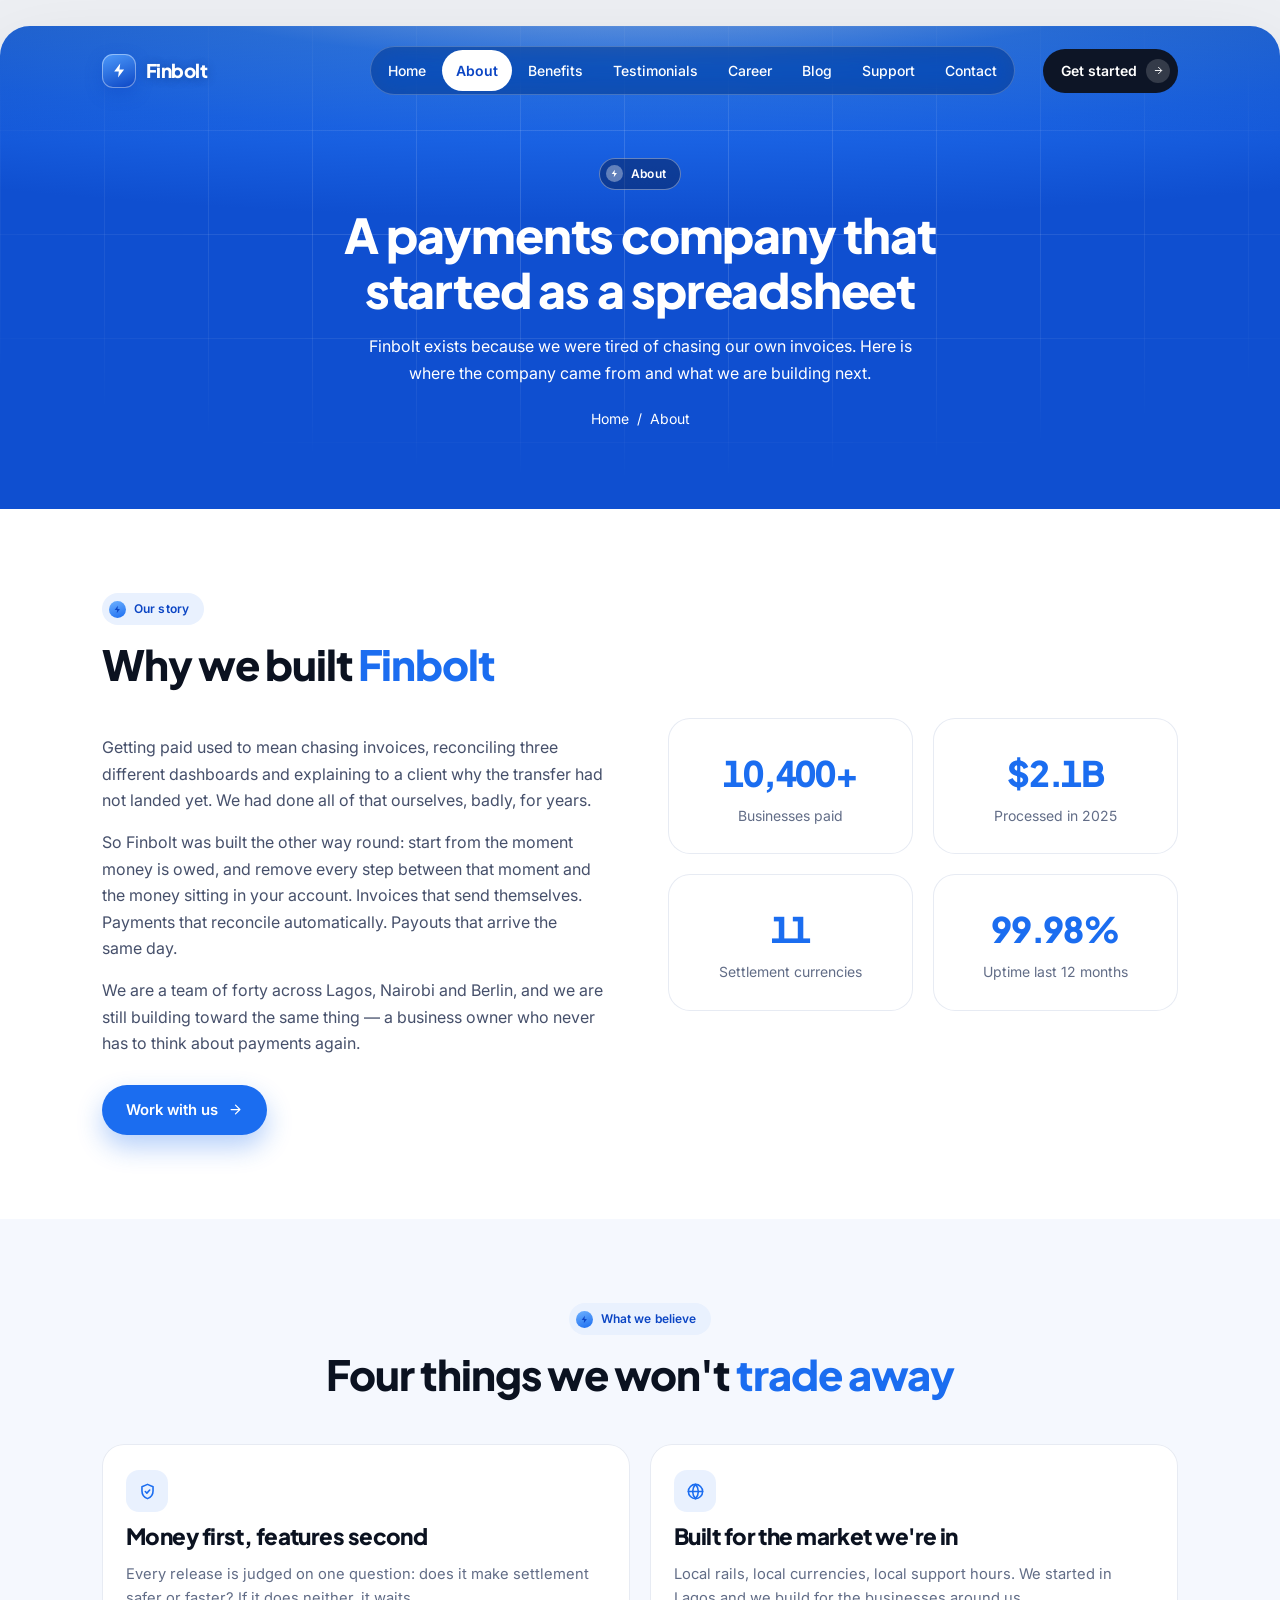
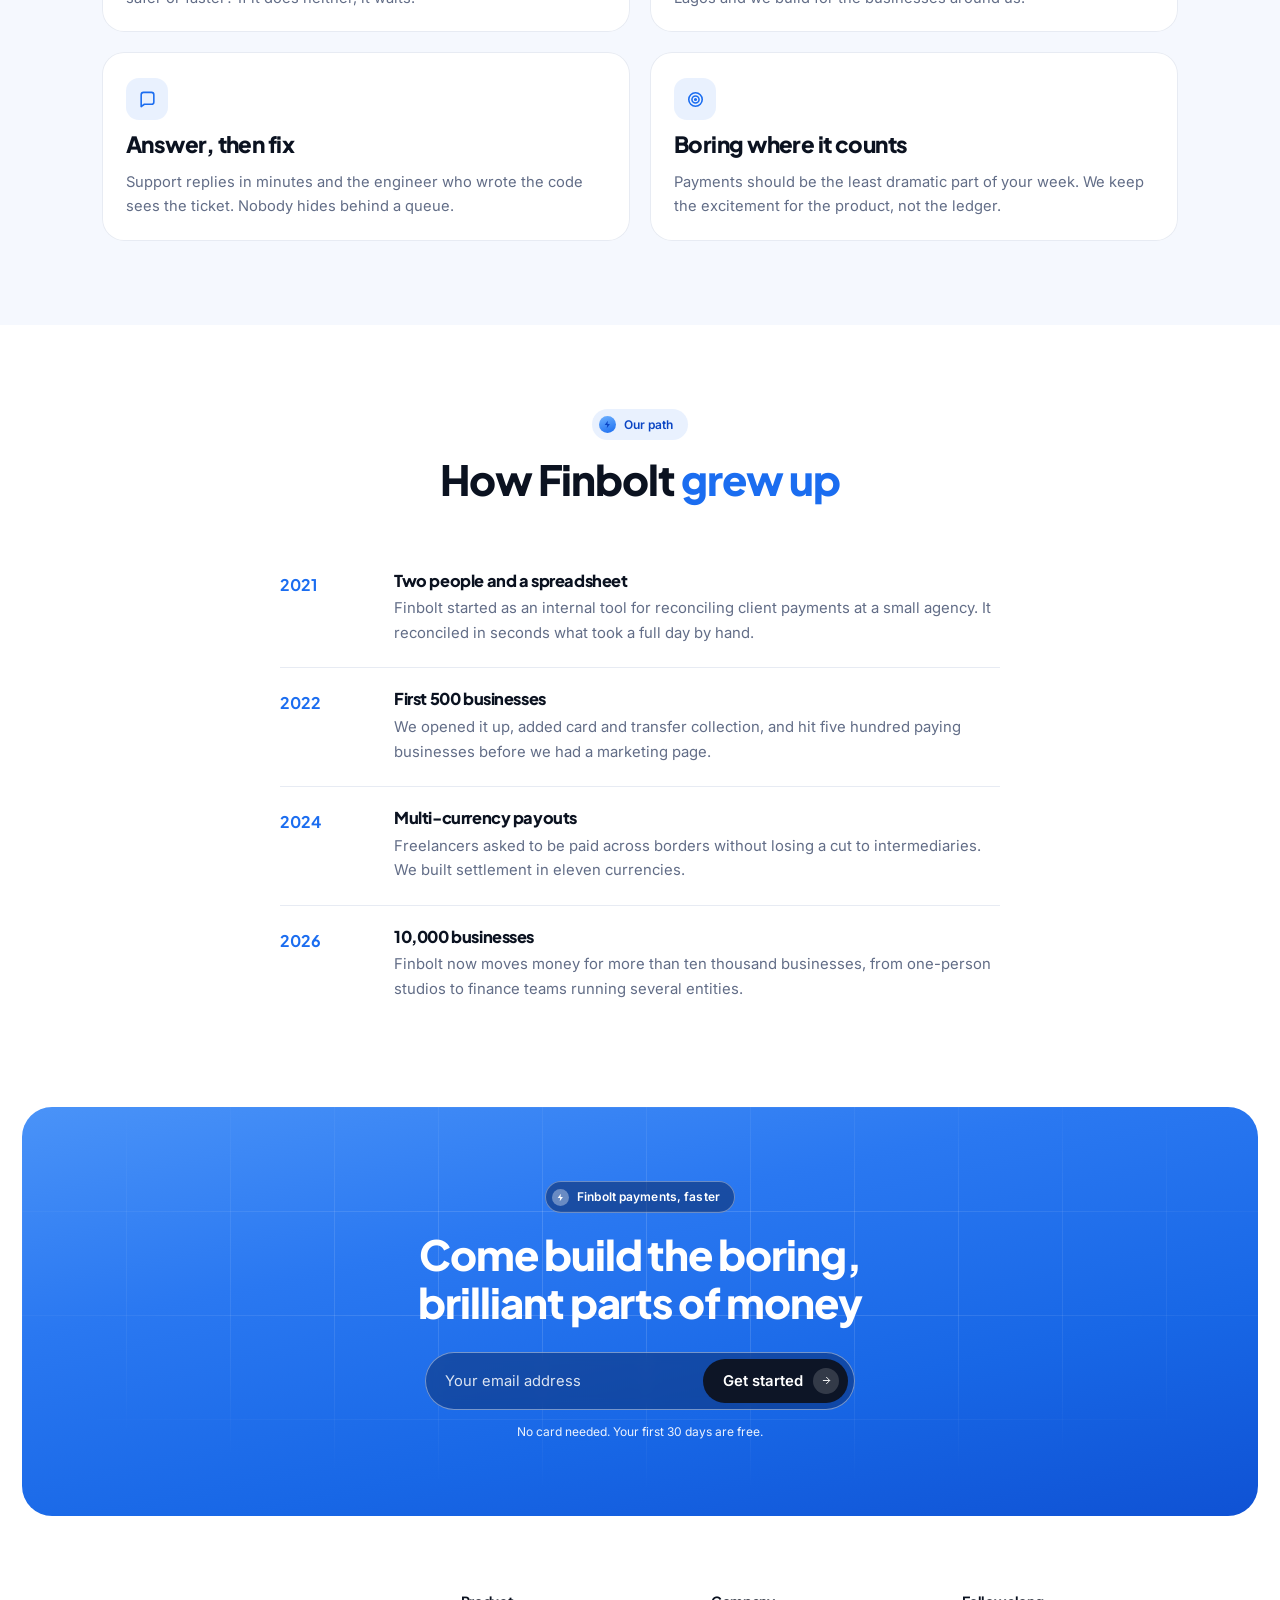
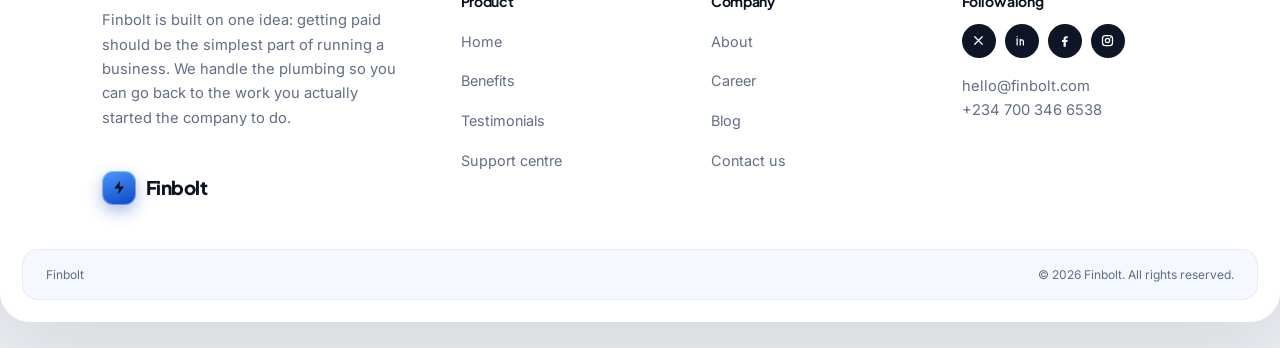
==== commit 089dba95: "Make the layout hold from 320px up, and polish the edges Checked all eight pages at 18 viewport widt" ====
--- a/about.html
+++ b/about.html
@@ -84,7 +84,7 @@
         <a class="btn btn--primary" href="career.html" style="margin-top:12px">Work with us<svg xmlns="http://www.w3.org/2000/svg" viewBox="0 0 24 24" fill="none" stroke="currentColor" stroke-width="2" stroke-linecap="round" stroke-linejoin="round" aria-hidden="true"><path d="M5 12h13"/><path d="m12 5 7 7-7 7"/></svg></a>
       </div>
       <div class="reveal">
-        <div class="stats" style="grid-template-columns:1fr 1fr">
+        <div class="stats stats--2">
           <div class="stat"><b>10,400+</b><span>Businesses paid</span></div>
           <div class="stat"><b>$2.1B</b><span>Processed in 2025</span></div>
           <div class="stat"><b>11</b><span>Settlement currencies</span></div>
--- a/assets/css/style.css
+++ b/assets/css/style.css
@@ -16,17 +16,17 @@
 
   --ink:      #0B1220;
   --ink-soft: #46506B;
-  --muted:    #7C879F;
+  --muted:    #626D87;   /* 5.2:1 on white */
 
   --line:     #E7EBF3;
   --line-soft:#F0F3F9;
   --surface:  #FFFFFF;
   --page:     #EDEFF3;
 
-  --green:    #16A46A;
+  --green:    #0F7A50;   /* 4.8:1 on --green-bg */
   --green-bg: #E4F7ED;
   --rose-bg:  #FDEAEA;
-  --rose:     #D9455A;
+  --rose:     #BA3145;   /* 5.0:1 on --rose-bg */
 
   /* Type */
   --font-display: "Plus Jakarta Sans", "Segoe UI", system-ui, sans-serif;
@@ -61,6 +61,8 @@
 
 body {
   margin: 0;
+  overflow-wrap: break-word;
+  text-wrap: pretty;
   background: var(--page);
   color: var(--ink-soft);
   font-family: var(--font-body);
@@ -75,6 +77,7 @@
 ul { margin: 0; padding: 0; list-style: none; }
 
 h1, h2, h3, h4 {
+  text-wrap: balance;
   font-family: var(--font-display);
   color: var(--ink);
   line-height: 1.14;
@@ -97,6 +100,7 @@
 
 /* --- Page frame ----------------------------------------------------------- */
 .frame {
+  position: relative;      /* anchors the absolute header to the card, not the page */
   max-width: 1280px;
   margin: 26px auto;
   background: var(--surface);
@@ -122,6 +126,20 @@
   inset: 0 0 auto 0;
   z-index: 40;
   padding: 20px 0;
+}
+/* The band is near-white at the top, so white header content needs a scrim
+   behind it to stay readable. */
+.header::before {
+  content: "";
+  position: absolute;
+  inset: -20px 0 auto 0;
+  height: calc(100% + 46px);
+  background: linear-gradient(180deg,
+    rgba(9, 34, 84, .22) 0%,
+    rgba(9, 34, 84, .10) 55%,
+    rgba(9, 34, 84, 0) 100%);
+  pointer-events: none;
+  z-index: -1;
 }
 .header__inner {
   display: flex;
@@ -148,29 +166,33 @@
   flex: none;
 }
 .brand__mark svg { width: 17px; height: 17px; }
-.header .brand { text-shadow: 0 1px 8px rgba(11, 45, 110, .35); }
+.header .brand { text-shadow: 0 1px 10px rgba(11, 45, 110, .45); }
 
 .nav {
   margin-left: auto;
   display: flex;
   align-items: center;
-  gap: 4px;
+  gap: 2px;
+  padding: 4px;
+  border-radius: var(--r-pill);
+  background: rgba(8, 30, 78, .38);
+  box-shadow: inset 0 0 0 1px rgba(255,255,255,.22);
+  backdrop-filter: blur(14px) saturate(140%);
+  -webkit-backdrop-filter: blur(14px) saturate(140%);
 }
 .nav a {
   padding: 9px 14px;
   border-radius: var(--r-pill);
   font-size: var(--fs-small);
   font-weight: 500;
-  color: rgba(255,255,255,.95);
-  text-shadow: 0 1px 8px rgba(11, 45, 110, .38);
+  color: #fff;
   transition: background .18s ease, color .18s ease;
   white-space: nowrap;
 }
-.nav a:hover { background: rgba(255,255,255,.18); color: #fff; }
+.nav a:hover { background: rgba(255,255,255,.20); color: #fff; }
 .nav a[aria-current="page"] {
-  background: rgba(255,255,255,.26);
-  text-shadow: none;
-  color: #fff;
+  background: #fff;
+  color: var(--blue-deep);
   font-weight: 600;
 }
 
@@ -185,6 +207,7 @@
   color: #fff;
   font-size: var(--fs-small);
   font-weight: 600;
+  white-space: nowrap;
   border: 0;
   transition: transform .18s ease, box-shadow .18s ease;
 }
@@ -234,6 +257,8 @@
   background: #fff;
   border-radius: var(--r-lg);
   padding: 18px;
+  max-height: calc(100dvh - 28px);
+  overflow-y: auto;
   transform: translateY(-14px);
   transition: transform .24s ease;
 }
@@ -262,9 +287,9 @@
   isolation: isolate;
   overflow: hidden;
   background:
-    radial-gradient(125% 88% at 50% -20%,
-      #FFFFFF 0%, #EDF5FF 18%, #C2DFFE 40%,
-      #7CB6FC 60%, #3A83F4 80%, #1258DC 100%);
+    radial-gradient(108% 54% at 50% -14%,
+      #DCEBFF 0%, #A8CFFD 12%, #6BA6FA 24%,
+      #2E7BF0 40%, #1A63E4 68%, #0F4FD0 100%);
   color: #fff;
 }
 /* light rays */
@@ -310,7 +335,7 @@
 .hero__sub {
   max-width: 52ch;
   margin: 18px auto 0;
-  color: rgba(255,255,255,.9);
+  color: #fff;
   font-size: 1rem;
 }
 
@@ -319,13 +344,14 @@
 .pagehead h1 { font-size: clamp(1.9rem, 4.6vw, 3rem); max-width: 18ch; margin-inline: auto; }
 .pagehead p {
   max-width: 56ch; margin: 16px auto 0;
-  color: rgba(255,255,255,.9);
+  color: #fff;
 }
 .crumbs {
   display: flex; justify-content: center; gap: 8px;
-  font-size: var(--fs-small); color: rgba(255,255,255,.78);
+  font-size: var(--fs-small); color: rgba(255,255,255,.9);
   margin-top: 20px;
 }
+.crumbs a, .crumbs span { display: inline-block; padding: 5px 0; }
 .crumbs a:hover { color: #fff; text-decoration: underline; }
 
 /* --- Eyebrow pill --------------------------------------------------------- */
@@ -336,7 +362,7 @@
   padding: 6px 15px 6px 7px;
   border-radius: var(--r-pill);
   background: var(--blue-tint);
-  color: var(--blue);
+  color: var(--blue-deep);
   font-size: var(--fs-tiny);
   font-weight: 600;
   letter-spacing: .01em;
@@ -348,9 +374,9 @@
 }
 .eyebrow i svg { width: 9px; height: 9px; }
 .eyebrow--onblue {
-  background: rgba(255,255,255,.2);
+  background: rgba(6, 26, 70, .46);
   color: #fff;
-  box-shadow: inset 0 0 0 1px rgba(255,255,255,.3);
+  box-shadow: inset 0 0 0 1px rgba(255,255,255,.36);
 }
 .eyebrow--onblue i { background: rgba(255,255,255,.35); }
 
@@ -395,8 +421,8 @@
   width: min(430px, 100%);
   margin: 26px auto 0;
   padding: 7px 7px 7px 20px;
-  background: rgba(255,255,255,.2);
-  box-shadow: inset 0 0 0 1px rgba(255,255,255,.4);
+  background: rgba(6, 26, 70, .40);
+  box-shadow: inset 0 0 0 1px rgba(255,255,255,.42);
   border-radius: var(--r-pill);
   backdrop-filter: blur(6px);
 }
@@ -410,10 +436,10 @@
   font-size: .92rem;
   padding: 6px 0;
 }
-.capture input::placeholder { color: rgba(255,255,255,.75); }
+.capture input::placeholder { color: rgba(255,255,255,.85); }
 .capture input:focus { outline: none; }
 .capture .btn--dark { flex: none; }
-.capture__note { margin: 12px 0 0; font-size: var(--fs-tiny); color: rgba(255,255,255,.75); text-align: center; }
+.capture__note { margin: 12px 0 0; font-size: var(--fs-tiny); color: rgba(255,255,255,.92); text-align: center; }
 
 /* --- Mock UI cards (the floating product shots) --------------------------- */
 .mock {
@@ -433,7 +459,7 @@
   width: 34px; height: 34px; border-radius: 50%; flex: none;
   display: grid; place-items: center;
   font-family: var(--font-display); font-weight: 700; font-size: .8rem; color: #fff;
-  background: linear-gradient(160deg, #6FB2FF, var(--blue-deep));
+  background: linear-gradient(160deg, #3A85F4, var(--blue-deep));
 }
 .avatar--sm { width: 26px; height: 26px; font-size: .68rem; }
 
@@ -553,7 +579,7 @@
 }
 .tab i svg { width: 11px; height: 11px; }
 .tab[aria-selected="true"] {
-  background: var(--blue); color: #fff;
+  background: #1560DC; color: #fff;
   box-shadow: 0 10px 22px rgba(27,109,240,.28);
 }
 .tab[aria-selected="true"] i { background: rgba(255,255,255,.22); color: #fff; }
@@ -591,23 +617,23 @@
   display: flex; align-items: center; justify-content: space-between; gap: 12px;
   flex-wrap: wrap;
 }
-.fcard__stat { display: inline-flex; align-items: center; gap: 8px; font-size: var(--fs-tiny); color: var(--muted); }
+.fcard__stat { display: inline-flex; align-items: center; gap: 8px; font-size: var(--fs-tiny); color: var(--muted); min-width: 0; }
 .fcard__stat b { font-family: var(--font-display); color: var(--ink); font-size: .85rem; }
 
 /* highlighted middle card */
 .fcard--live {
-  background: linear-gradient(160deg, #64A9FC 0%, #2477F3 52%, #1259DC 100%);
+  background: linear-gradient(160deg, #1E70F2 0%, #1258DC 55%, #0B45C4 100%);
   box-shadow: 0 26px 60px rgba(18,89,220,.32);
   color: #fff;
   transform: translateY(-18px) scale(1.03);
 }
 .fcard--live:hover { transform: translateY(-24px) scale(1.03); }
 .fcard--live h3 { color: #fff; }
-.fcard--live p { color: rgba(255,255,255,.9); }
+.fcard--live p { color: rgba(255,255,255,.95); }
 .fcard--live .fcard__icon { background: rgba(255,255,255,.22); color: #fff; }
-.fcard--live .fcard__stat { color: rgba(255,255,255,.86); }
+.fcard--live .fcard__stat { color: rgba(255,255,255,.94); }
 .fcard--live .fcard__stat b { color: #fff; }
-.fcard--live .btn--ghost { background: rgba(255,255,255,.18); color: #fff; box-shadow: inset 0 0 0 1px rgba(255,255,255,.36); }
+.fcard--live .btn--ghost { background: #fff; color: var(--blue-deep); box-shadow: inset 0 0 0 1px rgba(255,255,255,.5); }
 
 /* --- Invoice showcase ----------------------------------------------------- */
 .showcase {
@@ -688,6 +714,7 @@
   gap: 56px;
   align-items: center;
 }
+.split > * { min-width: 0; }
 .split__list { display: flex; flex-wrap: wrap; gap: 9px; margin-top: 26px; }
 .split__list li {
   display: inline-flex; align-items: center; gap: 8px;
@@ -721,7 +748,11 @@
 .notice i svg { width: 11px; height: 11px; }
 
 /* --- Stats ---------------------------------------------------------------- */
-.stats { display: grid; grid-template-columns: repeat(4, 1fr); gap: 20px; }
+.stats { display: grid; grid-template-columns: repeat(4, minmax(0, 1fr)); gap: 20px; }
+.stats > * { min-width: 0; }
+/* Two-up variant; a class rather than an inline style so the narrow
+   breakpoints can still collapse it to one column. */
+.stats--2 { grid-template-columns: repeat(2, minmax(0, 1fr)); }
 .stat {
   background: #fff; border-radius: var(--r-lg);
   box-shadow: inset 0 0 0 1px var(--line);
@@ -756,13 +787,20 @@
 .stars svg { width: 14px; height: 14px; }
 
 .quote--feature {
-  background: linear-gradient(160deg, #64A9FC, #1259DC);
+  background: linear-gradient(160deg, #2E7BF0, #0F4FD0);
   color: #fff;
   box-shadow: 0 26px 60px rgba(18,89,220,.28);
 }
 .quote--feature p { color: #fff; font-size: 1.18rem; font-family: var(--font-display); font-weight: 600; line-height: 1.45; }
 .quote--feature .quote__who b { color: #fff; }
-.quote--feature .quote__who span { color: rgba(255,255,255,.82); }
+.quote--feature .quote__who span { color: rgba(255,255,255,.94); }
+/* .quote__who span sets muted text and outranks .avatar, which left the
+   initials grey on the blue avatar. Put them back to white. */
+.quote__who .avatar,
+.quote--feature .quote__who .avatar { color: #fff; }
+/* The pricing cards colour their "/mo" inline, so the highlighted blue card
+   has to win over that inline value. */
+.fcard--live [style*="--muted"] { color: rgba(255,255,255,.9) !important; }
 
 /* --- Roles / list rows ---------------------------------------------------- */
 .row-card {
@@ -799,13 +837,29 @@
 .acc__q span { flex: 1; }
 .acc__q i {
   width: 24px; height: 24px; border-radius: 50%; flex: none;
-  background: var(--blue-tint); color: var(--blue);
+  background: var(--blue-tint); color: var(--blue-deep);
   display: grid; place-items: center; font-size: 1rem; line-height: 1;
   transition: transform .22s ease, background .22s ease, color .22s ease;
 }
-.acc__item[data-open="true"] .acc__q i { transform: rotate(45deg); background: var(--blue); color: #fff; }
-.acc__a { display: none; padding: 0 20px 18px; color: var(--muted); font-size: .93rem; }
-.acc__item[data-open="true"] .acc__a { display: block; }
+.acc__item[data-open="true"] .acc__q i { transform: rotate(45deg); background: var(--blue-deep); color: #fff; }
+/* The answer sits in a grid row that animates from 0fr to 1fr, so the panel
+   slides open at its true height without measuring anything in JS. */
+.acc__item {
+  display: grid;
+  grid-template-rows: auto 0fr;
+  transition: grid-template-rows .34s cubic-bezier(.2,.7,.3,1);
+}
+.acc__item[data-open="true"] { grid-template-rows: auto 1fr; }
+.acc__a {
+  overflow: hidden;
+  min-height: 0;
+  padding: 0 20px;
+  color: var(--muted);
+  font-size: .93rem;
+  opacity: 0;
+  transition: opacity .28s ease .04s;
+}
+.acc__item[data-open="true"] .acc__a { opacity: 1; padding-bottom: 18px; }
 
 /* --- Forms ---------------------------------------------------------------- */
 .form { display: grid; gap: 14px; }
@@ -866,7 +920,7 @@
 .post__body h3 { font-size: 1.08rem; }
 .post__body p { margin: 0; font-size: .92rem; color: var(--muted); }
 .post__meta { display: flex; align-items: center; gap: 10px; font-size: var(--fs-tiny); color: var(--muted); margin-top: auto; padding-top: 12px; }
-.post__meta .pill-tag { background: var(--blue-tint); color: var(--blue); }
+.post__meta .pill-tag { background: var(--blue-tint); color: var(--blue-deep); }
 
 /* --- Timeline ------------------------------------------------------------- */
 .timeline { display: grid; gap: 0; max-width: 720px; margin-inline: auto; }
@@ -886,7 +940,7 @@
 .cta {
   margin: 0 22px 22px;
   border-radius: var(--r-xl);
-  background: linear-gradient(168deg, #8CC1FD 0%, #59A0F9 30%, #2A78F1 66%, #1258DC 100%);
+  background: linear-gradient(168deg, #4A93F8 0%, #2A78F1 34%, #1867E6 68%, #0F52D4 100%);
 }
 .cta__inner { padding: 74px 0; text-align: center; }
 .cta h2 { font-size: var(--fs-h2); max-width: 21ch; margin-inline: auto; }
@@ -906,7 +960,8 @@
   margin-bottom: 14px;
   font-weight: 700;
 }
-.footer__links { display: grid; gap: 10px; }
+.footer__links { display: grid; gap: 4px; }
+.footer__links a { padding: 6px 0; }
 .footer__links a { font-size: .9rem; color: var(--muted); transition: color .16s ease; }
 .footer__links a:hover { color: var(--blue); }
 .social { display: flex; gap: 9px; }
@@ -931,13 +986,89 @@
 }
 
 /* --- Scroll reveal -------------------------------------------------------- */
-.reveal { opacity: 0; transform: translateY(22px); transition: opacity .6s ease, transform .6s cubic-bezier(.2,.7,.3,1); }
+/* Direction and distance come from custom properties so one transition rule
+   serves every variant; --rd is the stagger delay set per element in JS. */
+.reveal {
+  opacity: 0;
+  transform: translate3d(var(--rx, 0), var(--ry, 22px), 0) scale(var(--rs, 1));
+  transition:
+    opacity .62s cubic-bezier(.2,.7,.3,1) var(--rd, 0ms),
+    transform .62s cubic-bezier(.2,.7,.3,1) var(--rd, 0ms);
+}
 .reveal.is-in { opacity: 1; transform: none; }
+.reveal--left  { --rx: -30px; --ry: 0; }
+.reveal--right { --rx: 30px;  --ry: 0; }
+.reveal--scale { --ry: 16px;  --rs: .96; }
+
+/* --- Scroll-linked chrome ------------------------------------------------- */
+.progress {
+  position: fixed;
+  top: 0; left: 0; right: 0;
+  height: 3px;
+  z-index: 90;
+  transform-origin: 0 50%;
+  transform: scaleX(var(--p, 0));
+  background: linear-gradient(90deg, var(--blue-bright), var(--blue), var(--blue-deep));
+  pointer-events: none;
+}
+
+.totop {
+  position: fixed;
+  right: 22px; bottom: 22px;
+  z-index: 80;
+  width: 44px; height: 44px;
+  display: grid; place-items: center;
+  border: 0;
+  border-radius: 50%;
+  background: #0D1526;
+  color: #fff;
+  box-shadow: 0 12px 30px rgba(11, 18, 32, .28);
+  opacity: 0;
+  visibility: hidden;
+  transform: translateY(14px) scale(.9);
+  transition: opacity .28s ease, transform .28s cubic-bezier(.2,.7,.3,1), visibility .28s;
+}
+.totop[data-show="true"] { opacity: 1; visibility: visible; transform: none; }
+.totop:hover { background: var(--blue); transform: translateY(-2px); }
+.totop svg { width: 16px; height: 16px; }
+
+/* Parallax offsets, driven by JS on scroll. */
+.hero__stage { transform: translate3d(0, var(--par, 0px), 0); }
+.band::after { background-position: 0 var(--gridY, 0px); }
+
+/* Pop the newly selected audience card on tab change. */
+@keyframes swapIn { from { opacity: .25; } }
+.fcard--live.is-swap { animation: swapIn .42s cubic-bezier(.2,.7,.3,1); }
+
+/* Counters hold their own width while animating so the layout doesn't jitter. */
+[data-count] { font-variant-numeric: tabular-nums; }
 
 /* --- Responsive ----------------------------------------------------------- */
+@media (min-width: 981px) and (max-width: 1180px) {
+  .header__inner { gap: 12px; }
+  .nav a { padding: 9px 10px; }
+  .header__cta { margin-left: 4px; padding-left: 14px; }
+}
+
 @media (max-width: 980px) {
   .nav, .header__cta { display: none; }
   .burger { display: inline-flex; }
+  /* The radial gradient is sized in percentages, so on a narrow viewport its
+     near-white centre reaches all the way down over the hero copy. Pull the
+     blue in sooner so white text always has a blue backdrop. */
+  .band {
+    background:
+      radial-gradient(165% 58% at 50% -24%,
+        #DCEBFF 0%, #B4D6FD 14%, #86BCFC 28%,
+        #4E93F7 50%, #2A76EF 72%, #1153D6 100%);
+  }
+  /* No nav pill at this width, so the scrim alone has to carry the wordmark. */
+  .header::before {
+    background: linear-gradient(180deg,
+      rgba(9, 34, 84, .30) 0%,
+      rgba(9, 34, 84, .14) 60%,
+      rgba(9, 34, 84, 0) 100%);
+  }
   .grid--3, .grid--4 { grid-template-columns: repeat(2, 1fr); }
   .stats { grid-template-columns: repeat(2, 1fr); }
   .split { grid-template-columns: 1fr; gap: 34px; }
@@ -947,8 +1078,12 @@
   .fcard--live { transform: none; }
   .fcard--live:hover { transform: translateY(-4px); }
   .constellation { grid-template-columns: 1fr; }
-  .constellation__side { grid-auto-flow: column; justify-content: center; gap: 12px; }
+  .constellation__side { display: flex; flex-wrap: wrap; justify-content: center; gap: 12px; }
   .constellation__side--right { justify-items: center; }
+}
+
+@media (max-width: 980px) {
+  .split { grid-template-columns: minmax(0, 1fr); }
 }
 
 @media (max-width: 620px) {
@@ -964,6 +1099,25 @@
   .row-card .btn { margin-left: 0; }
   .cta, .footer__bar { margin-inline: 12px; }
   .tl { grid-template-columns: 1fr; gap: 6px; }
+  .totop { right: 14px; bottom: 14px; width: 40px; height: 40px; }
+}
+
+@media (max-width: 420px) {
+  .frame { margin: 8px; }
+  .wrap { padding-inline: 16px; }
+  .stats { grid-template-columns: 1fr; }
+  .stat b { font-size: 1.75rem; }
+  .fcard__foot { gap: 14px; }
+  .fcard__foot .btn, .row-card .btn { width: 100%; justify-content: center; }
+  .invoice, .mock { padding: 16px 14px; }
+  .capture { padding-left: 16px; }
+  .cta__inner { padding: 56px 0; }
+}
+
+@media (max-height: 460px) and (orientation: landscape) {
+  .hero { padding-top: 96px; }
+  .pagehead { padding: 96px 0 48px; }
+  .hero__stage { margin-top: 30px; }
 }
 
 @media (prefers-reduced-motion: reduce) {
@@ -974,4 +1128,6 @@
     scroll-behavior: auto !important;
   }
   .reveal { opacity: 1; transform: none; }
-}
+  .hero__stage { transform: none; }
+  .totop { transition: opacity .001ms; }
+}
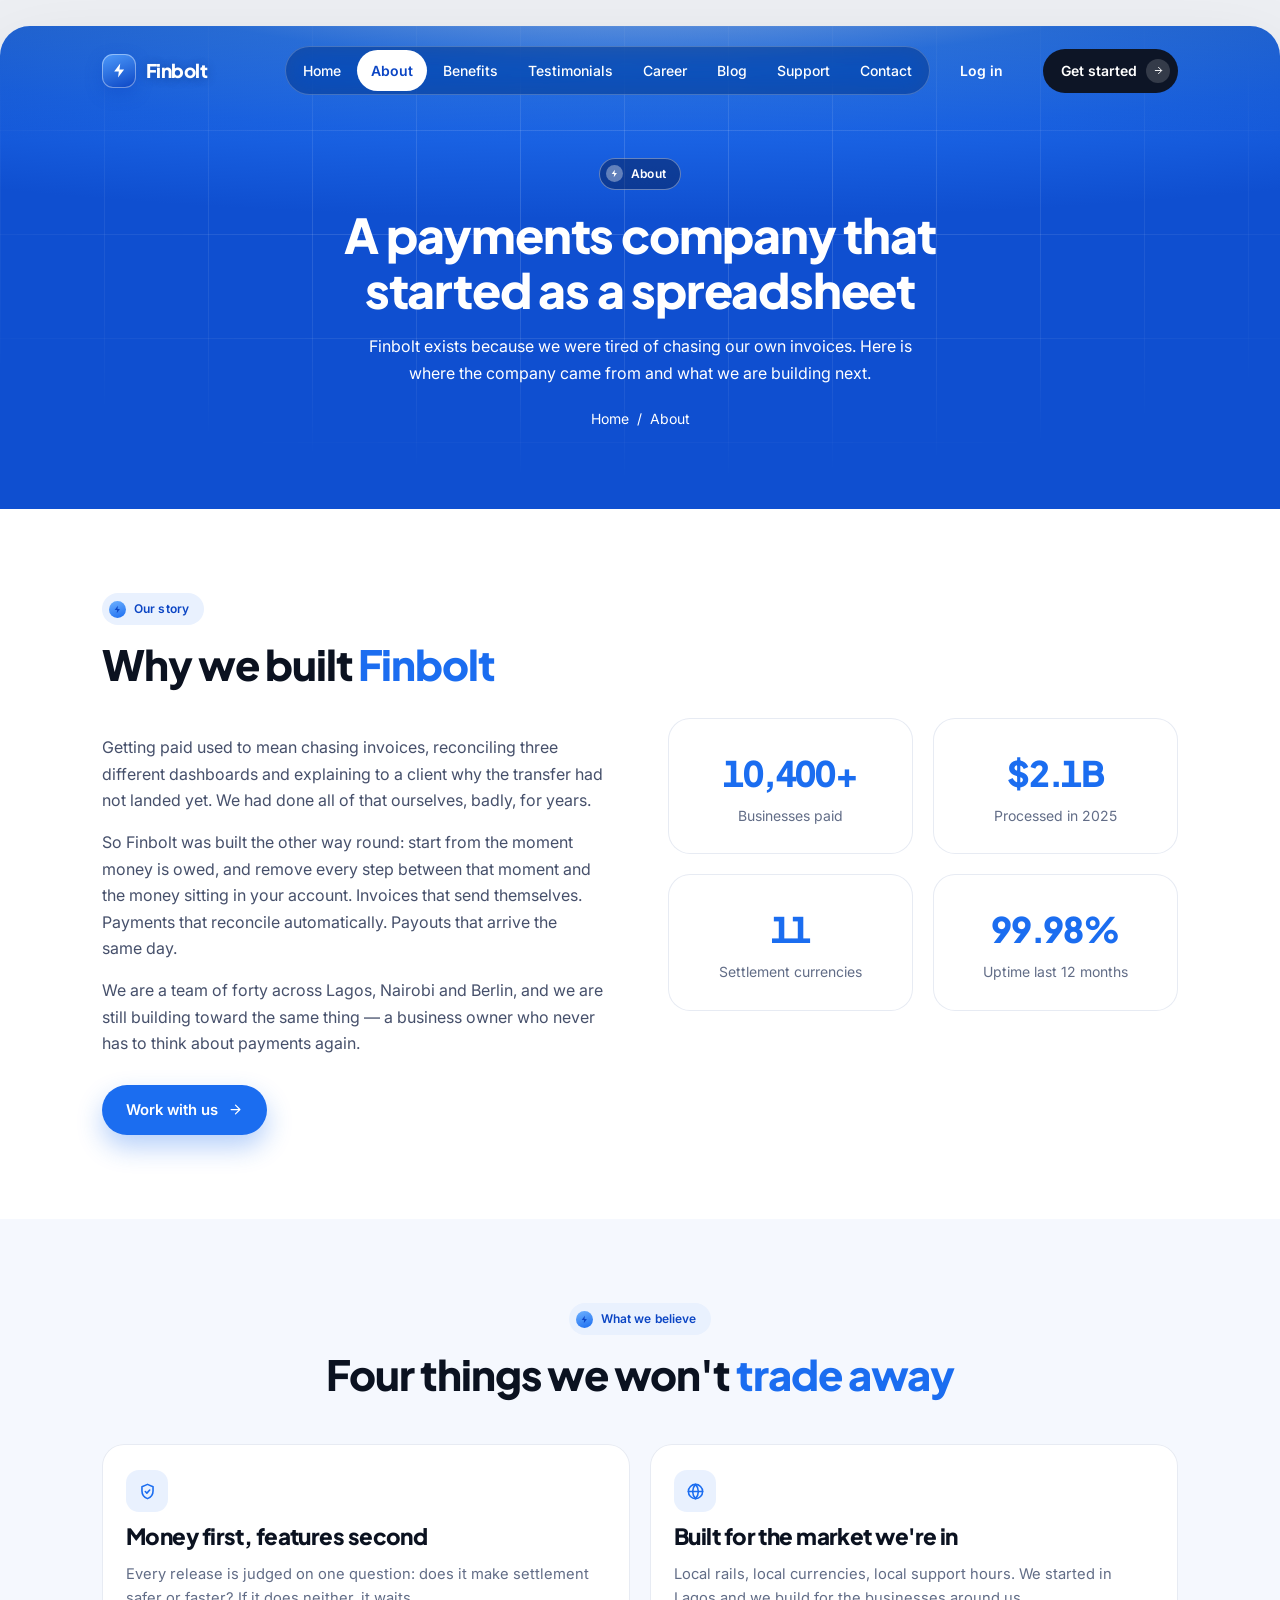
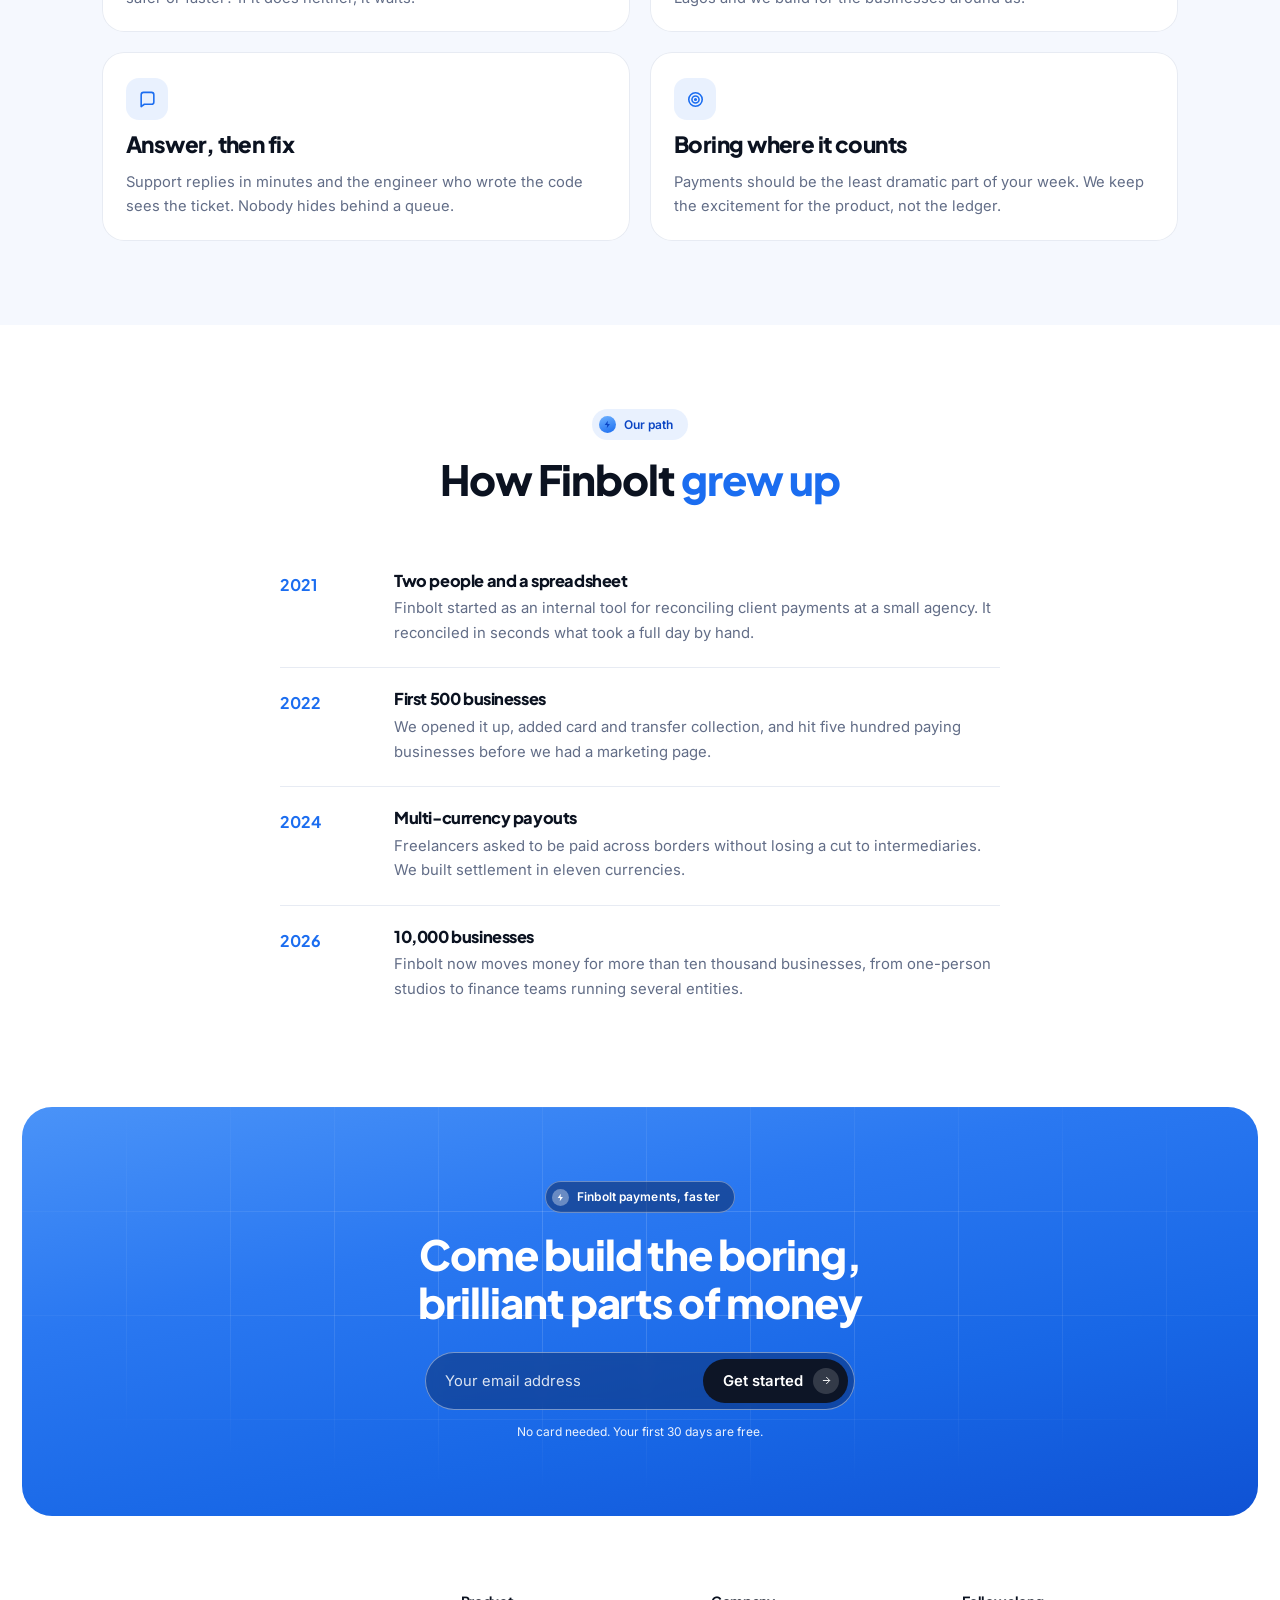
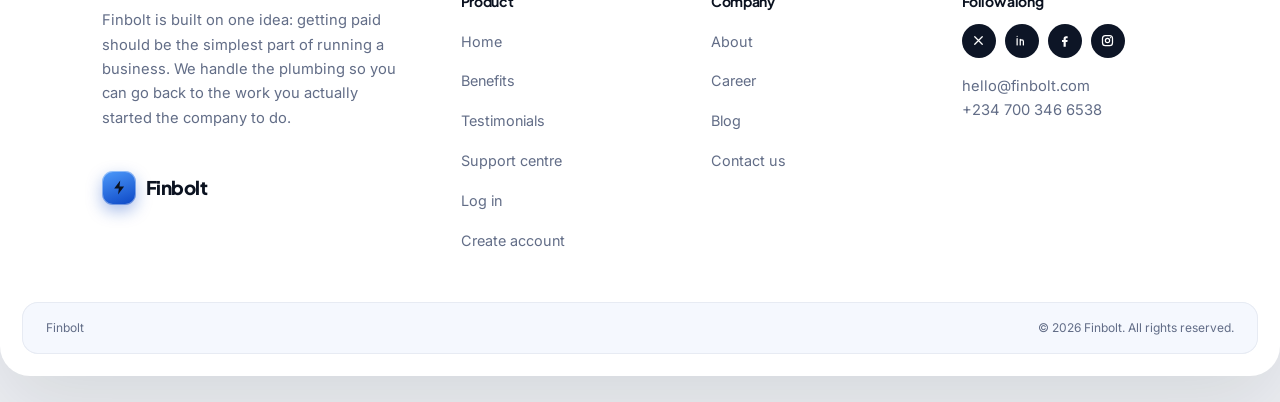
==== commit 79900bf0: "Add login and register pages, wired to the Get started button Two new pages generated by build.py fr" ====
--- a/about.html
+++ b/about.html
@@ -26,7 +26,8 @@
         <a href="support.html">Support</a>
         <a href="contact.html">Contact</a>
       </nav>
-      <a class="header__cta" href="contact.html">Get started<span class="dot"><svg xmlns="http://www.w3.org/2000/svg" viewBox="0 0 24 24" fill="none" stroke="currentColor" stroke-width="2" stroke-linecap="round" stroke-linejoin="round" aria-hidden="true"><path d="M5 12h13"/><path d="m12 5 7 7-7 7"/></svg></span></a>
+      <a class="header__login" href="login.html">Log in</a>
+      <a class="header__cta" href="register.html">Get started<span class="dot"><svg xmlns="http://www.w3.org/2000/svg" viewBox="0 0 24 24" fill="none" stroke="currentColor" stroke-width="2" stroke-linecap="round" stroke-linejoin="round" aria-hidden="true"><path d="M5 12h13"/><path d="m12 5 7 7-7 7"/></svg></span></a>
       <button class="burger" data-drawer-open aria-label="Open menu">
         <span class="burger__bars"><i></i><i></i><i></i></span>Menu
       </button>
@@ -49,7 +50,8 @@
         <a href="support.html">Support</a>
         <a href="contact.html">Contact</a>
       </nav>
-      <a class="btn btn--primary" href="contact.html">Get started<svg xmlns="http://www.w3.org/2000/svg" viewBox="0 0 24 24" fill="none" stroke="currentColor" stroke-width="2" stroke-linecap="round" stroke-linejoin="round" aria-hidden="true"><path d="M5 12h13"/><path d="m12 5 7 7-7 7"/></svg></a>
+      <a class="btn btn--primary" href="register.html">Get started<svg xmlns="http://www.w3.org/2000/svg" viewBox="0 0 24 24" fill="none" stroke="currentColor" stroke-width="2" stroke-linecap="round" stroke-linejoin="round" aria-hidden="true"><path d="M5 12h13"/><path d="m12 5 7 7-7 7"/></svg></a>
+      <a class="btn btn--ghost" href="login.html" style="width:100%;justify-content:center;margin-top:10px">Log in</a>
     </div>
   </div>
 
@@ -186,6 +188,8 @@
           <a href="benefits.html">Benefits</a>
           <a href="testimonials.html">Testimonials</a>
           <a href="support.html">Support centre</a>
+          <a href="login.html">Log in</a>
+          <a href="register.html">Create account</a>
         </div>
       </div>
       <div>
--- a/assets/css/style.css
+++ b/assets/css/style.css
@@ -72,6 +72,9 @@
 }
 
 img, svg { display: block; max-width: 100%; }
+/* An author display rule beats the UA rule for [hidden], so state it once here
+   and let every component use the attribute safely. */
+[hidden] { display: none !important; }
 a { color: inherit; text-decoration: none; }
 button { font: inherit; cursor: pointer; }
 ul { margin: 0; padding: 0; list-style: none; }
@@ -195,6 +198,17 @@
   color: var(--blue-deep);
   font-weight: 600;
 }
+
+.header__login {
+  color: #fff;
+  font-size: var(--fs-small);
+  font-weight: 600;
+  padding: 9px 12px;
+  border-radius: var(--r-pill);
+  white-space: nowrap;
+  transition: background .18s ease;
+}
+.header__login:hover { background: rgba(255,255,255,.18); }
 
 .header__cta {
   display: inline-flex;
@@ -1043,7 +1057,162 @@
 /* Counters hold their own width while animating so the layout doesn't jitter. */
 [data-count] { font-variant-numeric: tabular-nums; }
 
+
+/* --- Auth (login / register) --------------------------------------------- */
+.auth { padding: 128px 0 84px; }
+.auth__grid {
+  display: grid;
+  grid-template-columns: minmax(0, 1fr) minmax(0, 452px);
+  gap: 56px;
+  align-items: center;
+}
+
+.auth__pitch h1 {
+  font-size: clamp(1.9rem, 3.6vw, 2.6rem);
+  margin-top: 18px;
+  max-width: 15ch;
+}
+.auth__pitch h1 em { font-style: normal; color: #DCEBFF; }
+.auth__pitch > p { max-width: 46ch; margin: 16px 0 0; }
+.auth__points { display: grid; gap: 12px; margin-top: 26px; }
+.auth__points li {
+  display: flex; align-items: flex-start; gap: 11px;
+  font-size: .95rem;
+}
+.auth__points svg {
+  width: 20px; height: 20px; flex: none; margin-top: 2px;
+  padding: 3px; border-radius: 50%;
+  background: rgba(255,255,255,.22);
+  box-shadow: inset 0 0 0 1px rgba(255,255,255,.34);
+}
+.auth__trust {
+  display: flex; align-items: center; gap: 9px;
+  margin: 30px 0 0; font-size: var(--fs-tiny);
+}
+.auth__trust svg { width: 15px; height: 15px; flex: none; }
+
+.auth__card {
+  background: #fff;
+  color: var(--ink-soft);
+  border-radius: var(--r-xl);
+  padding: 34px 32px;
+  box-shadow: var(--shadow-lg);
+}
+/* The card sits inside .band, whose rule paints headings white; the card is
+   white, so its own headings have to be set back to ink. */
+.auth__card h2, .auth__card h3 { color: var(--ink); }
+.auth__title { font-size: 1.5rem; }
+.auth__sub { margin: 8px 0 26px; font-size: .93rem; color: var(--muted); }
+
+.authform { display: grid; gap: 16px; }
+.field-row label {
+  display: block; font-size: var(--fs-tiny); font-weight: 600;
+  color: var(--ink); margin-bottom: 6px;
+}
+.field-row input {
+  width: 100%;
+  padding: 12px 15px;
+  border: 0;
+  border-radius: var(--r-sm);
+  background: var(--blue-wash);
+  box-shadow: inset 0 0 0 1px var(--line);
+  font: inherit; font-size: .93rem;
+  color: var(--ink);
+}
+.field-row input:focus {
+  outline: none;
+  box-shadow: inset 0 0 0 1.5px var(--blue);
+  background: #fff;
+}
+.field-row input[aria-invalid="true"] { box-shadow: inset 0 0 0 1.5px var(--rose); }
+
+.field-pw { position: relative; }
+.field-pw input { padding-right: 48px; }
+.field-pw__toggle {
+  position: absolute; top: 50%; right: 6px;
+  transform: translateY(-50%);
+  width: 34px; height: 34px;
+  display: grid; place-items: center;
+  border: 0; background: none; border-radius: 50%;
+  color: var(--muted);
+}
+.field-pw__toggle:hover { color: var(--blue-deep); background: var(--blue-tint); }
+.field-pw__toggle svg { width: 17px; height: 17px; }
+.field-pw__toggle svg:last-child { display: none; }
+.field-pw__toggle[aria-pressed="true"] svg:first-child { display: none; }
+.field-pw__toggle[aria-pressed="true"] svg:last-child { display: block; }
+
+.field-err {
+  margin: 6px 0 0;
+  font-size: var(--fs-tiny);
+  color: var(--rose);
+  min-height: 0;
+}
+.field-err:empty { display: none; }
+
+.strength { display: flex; align-items: center; gap: 10px; margin-top: 9px; }
+.strength__bars { display: flex; gap: 4px; flex: 1; }
+.strength__bars i {
+  height: 4px; flex: 1; border-radius: 2px; background: var(--line);
+  transition: background .2s ease;
+}
+.strength__label { font-size: var(--fs-tiny); color: var(--muted); }
+.strength[data-level="1"] .strength__bars i:nth-child(-n+1) { background: var(--rose); }
+.strength[data-level="2"] .strength__bars i:nth-child(-n+2) { background: #C77A12; }
+.strength[data-level="3"] .strength__bars i { background: var(--green); }
+
+.authform__aside {
+  display: flex; align-items: center; justify-content: space-between;
+  gap: 14px; flex-wrap: wrap;
+}
+.authform__link {
+  display: inline-block;
+  padding: 7px 2px;
+  font-size: var(--fs-tiny); font-weight: 600; color: var(--blue-deep);
+}
+.authform__link:hover { text-decoration: underline; }
+.authform__submit { width: 100%; justify-content: center; margin-top: 4px; }
+
+.checkline {
+  display: flex; align-items: flex-start; gap: 9px;
+  font-size: var(--fs-tiny); color: var(--ink-soft);
+}
+.checkline input {
+  width: 17px; height: 17px; flex: none; margin: 1px 0 0;
+  accent-color: var(--blue);
+}
+/* Padding on an inline link grows the hit area without breaking the sentence. */
+.checkline a { padding: 9px 1px; color: var(--blue-deep); font-weight: 600; }
+.checkline a:hover { text-decoration: underline; }
+.checkline--terms { margin-top: 2px; }
+
+.auth__swap { margin: 20px 0 0; font-size: .9rem; text-align: center; }
+.auth__swap a { display: inline-block; padding: 8px 4px; color: var(--blue-deep); font-weight: 600; }
+.auth__swap a:hover { text-decoration: underline; }
+.auth__note {
+  margin: 18px 0 0; padding-top: 16px;
+  border-top: 1px solid var(--line-soft);
+  font-size: var(--fs-tiny); color: var(--muted);
+}
+
+.auth__done { text-align: center; padding: 10px 0 4px; }
+.auth__done-mark {
+  width: 52px; height: 52px; margin: 0 auto 16px;
+  display: grid; place-items: center;
+  border-radius: 50%;
+  background: var(--green-bg); color: var(--green);
+}
+.auth__done-mark svg { width: 24px; height: 24px; }
+.auth__done h3 { font-size: 1.2rem; }
+.auth__done p { margin: 10px 0 20px; font-size: .93rem; color: var(--muted); }
+
 /* --- Responsive ----------------------------------------------------------- */
+@media (max-width: 1180px) {
+  /* The eight-item nav leaves no room for a separate sign-in link; the footer
+     and the auth pages themselves still carry it. */
+  .header__login { display: none; }
+}
+
 @media (min-width: 981px) and (max-width: 1180px) {
   .header__inner { gap: 12px; }
   .nav a { padding: 9px 10px; }
@@ -1084,6 +1253,9 @@
 
 @media (max-width: 980px) {
   .split { grid-template-columns: minmax(0, 1fr); }
+  .auth__grid { grid-template-columns: minmax(0, 1fr); gap: 38px; }
+  .auth__pitch h1 { max-width: none; }
+  .auth { padding: 116px 0 66px; }
 }
 
 @media (max-width: 620px) {
@@ -1100,6 +1272,8 @@
   .cta, .footer__bar { margin-inline: 12px; }
   .tl { grid-template-columns: 1fr; gap: 6px; }
   .totop { right: 14px; bottom: 14px; width: 40px; height: 40px; }
+  .auth__card { padding: 26px 20px; }
+  .auth__grid { gap: 30px; }
 }
 
 @media (max-width: 420px) {
@@ -1112,11 +1286,14 @@
   .invoice, .mock { padding: 16px 14px; }
   .capture { padding-left: 16px; }
   .cta__inner { padding: 56px 0; }
+  .auth__card { padding: 22px 16px; }
+  .authform__aside { flex-direction: column; align-items: flex-start; gap: 10px; }
 }
 
 @media (max-height: 460px) and (orientation: landscape) {
   .hero { padding-top: 96px; }
   .pagehead { padding: 96px 0 48px; }
+  .auth { padding: 96px 0 48px; }
   .hero__stage { margin-top: 30px; }
 }
 
